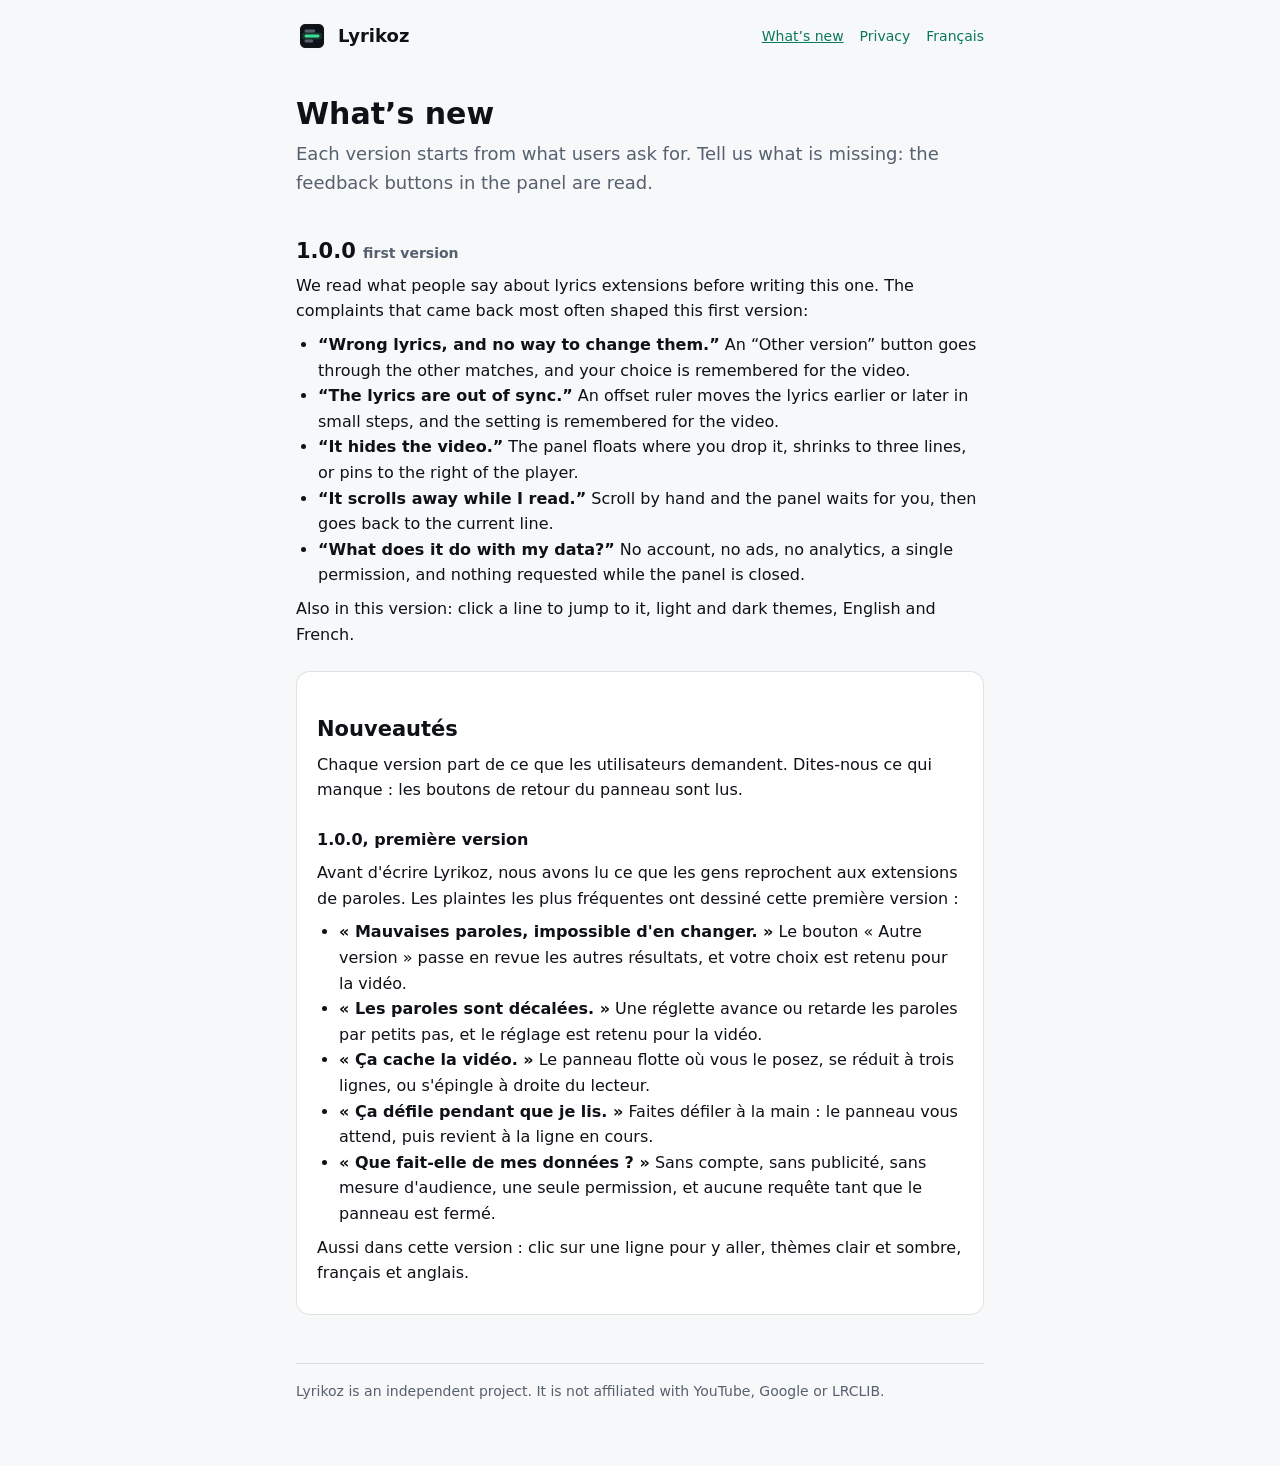
==== changelog.html @ b8c772dd "Publish the Lyrikoz site: home, privacy policy, release notes Co-Authored-By: Claude Fable 5.2 <nore" ====
<!doctype html>
<html lang="en">
<head>
<meta charset="utf-8">
<meta name="viewport" content="width=device-width, initial-scale=1">
<title>What’s new – Lyrikoz</title>
<meta name="description" content="Release notes of the Lyrikoz extension, version by version.">
<link rel="icon" href="icon-128.png">
<link rel="stylesheet" href="style.css">
</head>
<body>
<div class="wrap">
  <header class="site">
    <a class="brand" href="./"><img src="icon-128.png" alt="">Lyrikoz</a>
    <nav class="site">
      <a href="changelog.html" aria-current="page">What’s new</a>
      <a href="privacy.html">Privacy</a>
      <a href="#fr" lang="fr">Français</a>
    </nav>
  </header>

  <main>
    <h1>What’s new</h1>
    <p class="lead">Each version starts from what users ask for. Tell us what is missing: the feedback buttons in the panel are read.</p>

    <h2>1.0.0 <span class="muted">first version</span></h2>
    <p>We read what people say about lyrics extensions before writing this one. The complaints that came back most often shaped this first version:</p>
    <ul>
      <li><strong>“Wrong lyrics, and no way to change them.”</strong> An “Other version” button goes through the other matches, and your choice is remembered for the video.</li>
      <li><strong>“The lyrics are out of sync.”</strong> An offset ruler moves the lyrics earlier or later in small steps, and the setting is remembered for the video.</li>
      <li><strong>“It hides the video.”</strong> The panel floats where you drop it, shrinks to three lines, or pins to the right of the player.</li>
      <li><strong>“It scrolls away while I read.”</strong> Scroll by hand and the panel waits for you, then goes back to the current line.</li>
      <li><strong>“What does it do with my data?”</strong> No account, no ads, no analytics, a single permission, and nothing requested while the panel is closed.</li>
    </ul>
    <p>Also in this version: click a line to jump to it, light and dark themes, English and French.</p>

    <section id="fr" lang="fr" class="card">
      <h2>Nouveautés</h2>
      <p>Chaque version part de ce que les utilisateurs demandent. Dites-nous ce qui manque : les boutons de retour du panneau sont lus.</p>

      <h3>1.0.0, première version</h3>
      <p>Avant d'écrire Lyrikoz, nous avons lu ce que les gens reprochent aux extensions de paroles. Les plaintes les plus fréquentes ont dessiné cette première version :</p>
      <ul>
        <li><strong>« Mauvaises paroles, impossible d'en changer. »</strong> Le bouton « Autre version » passe en revue les autres résultats, et votre choix est retenu pour la vidéo.</li>
        <li><strong>« Les paroles sont décalées. »</strong> Une réglette avance ou retarde les paroles par petits pas, et le réglage est retenu pour la vidéo.</li>
        <li><strong>« Ça cache la vidéo. »</strong> Le panneau flotte où vous le posez, se réduit à trois lignes, ou s'épingle à droite du lecteur.</li>
        <li><strong>« Ça défile pendant que je lis. »</strong> Faites défiler à la main : le panneau vous attend, puis revient à la ligne en cours.</li>
        <li><strong>« Que fait-elle de mes données ? »</strong> Sans compte, sans publicité, sans mesure d'audience, une seule permission, et aucune requête tant que le panneau est fermé.</li>
      </ul>
      <p>Aussi dans cette version : clic sur une ligne pour y aller, thèmes clair et sombre, français et anglais.</p>
    </section>
  </main>

  <footer class="site">
    Lyrikoz is an independent project. It is not affiliated with YouTube, Google or LRCLIB.
  </footer>
</div>
</body>
</html>
---- style.css ----
:root {
  --bg: #f6f8fa;
  --card: #ffffff;
  --text: #0e1116;
  --muted: #56606e;
  --accent: #0b7a55;
  --tint: rgba(11, 122, 85, 0.1);
  --line: rgba(14, 17, 22, 0.12);
}
@media (prefers-color-scheme: dark) {
  :root {
    --bg: #0e1116;
    --card: #161b22;
    --text: #eef2f6;
    --muted: #9aa4b2;
    --accent: #3ddc97;
    --tint: rgba(61, 220, 151, 0.14);
    --line: rgba(238, 242, 246, 0.14);
  }
}
* { box-sizing: border-box; }
html { -webkit-text-size-adjust: 100%; }
body {
  margin: 0;
  background: var(--bg);
  color: var(--text);
  font: 16px/1.6 Inter, system-ui, -apple-system, "Segoe UI", Roboto, sans-serif;
}
.wrap { max-width: 720px; margin: 0 auto; padding: 0 16px 64px; }
header.site {
  display: flex;
  align-items: center;
  justify-content: space-between;
  flex-wrap: wrap;
  gap: 8px 16px;
  padding: 20px 0;
}
.brand { display: flex; align-items: center; gap: 10px; color: var(--text); text-decoration: none; font-weight: 700; font-size: 18px; }
.brand img { width: 32px; height: 32px; border-radius: 7px; }
nav.site { display: flex; flex-wrap: wrap; gap: 4px 16px; font-size: 14px; }
a { color: var(--accent); }
nav.site a { text-decoration: none; }
nav.site a:hover, nav.site a[aria-current] { text-decoration: underline; }
h1 { font-size: 30px; line-height: 1.2; margin: 24px 0 8px; text-wrap: balance; }
h2 { font-size: 21px; line-height: 1.3; margin: 40px 0 8px; }
h3 { font-size: 16px; margin: 24px 0 4px; }
p, ul { margin: 8px 0; }
ul { padding-left: 22px; }
.lead { font-size: 18px; color: var(--muted); }
.muted { color: var(--muted); font-size: 14px; }
.card {
  background: var(--card);
  border: 1px solid var(--line);
  border-radius: 14px;
  padding: 4px 20px 20px;
  margin-top: 24px;
}
.pill {
  display: inline-block;
  padding: 4px 12px;
  border-radius: 999px;
  background: var(--tint);
  color: var(--accent);
  font-size: 14px;
  font-weight: 600;
}
/* The same motif as the panel: three lyric lines, the current one highlighted. */
.demo { margin: 28px 0 8px; padding: 18px 16px; border-radius: 14px; background: var(--card); border: 1px solid var(--line); }
.demo p { margin: 0; padding: 7px 12px; border-radius: 10px; color: var(--muted); }
.demo p.now { background: var(--tint); color: var(--text); font-weight: 600; box-shadow: inset 3px 0 0 var(--accent); }
code { font-size: 0.92em; overflow-wrap: anywhere; }
footer.site { margin-top: 48px; padding-top: 16px; border-top: 1px solid var(--line); color: var(--muted); font-size: 14px; }
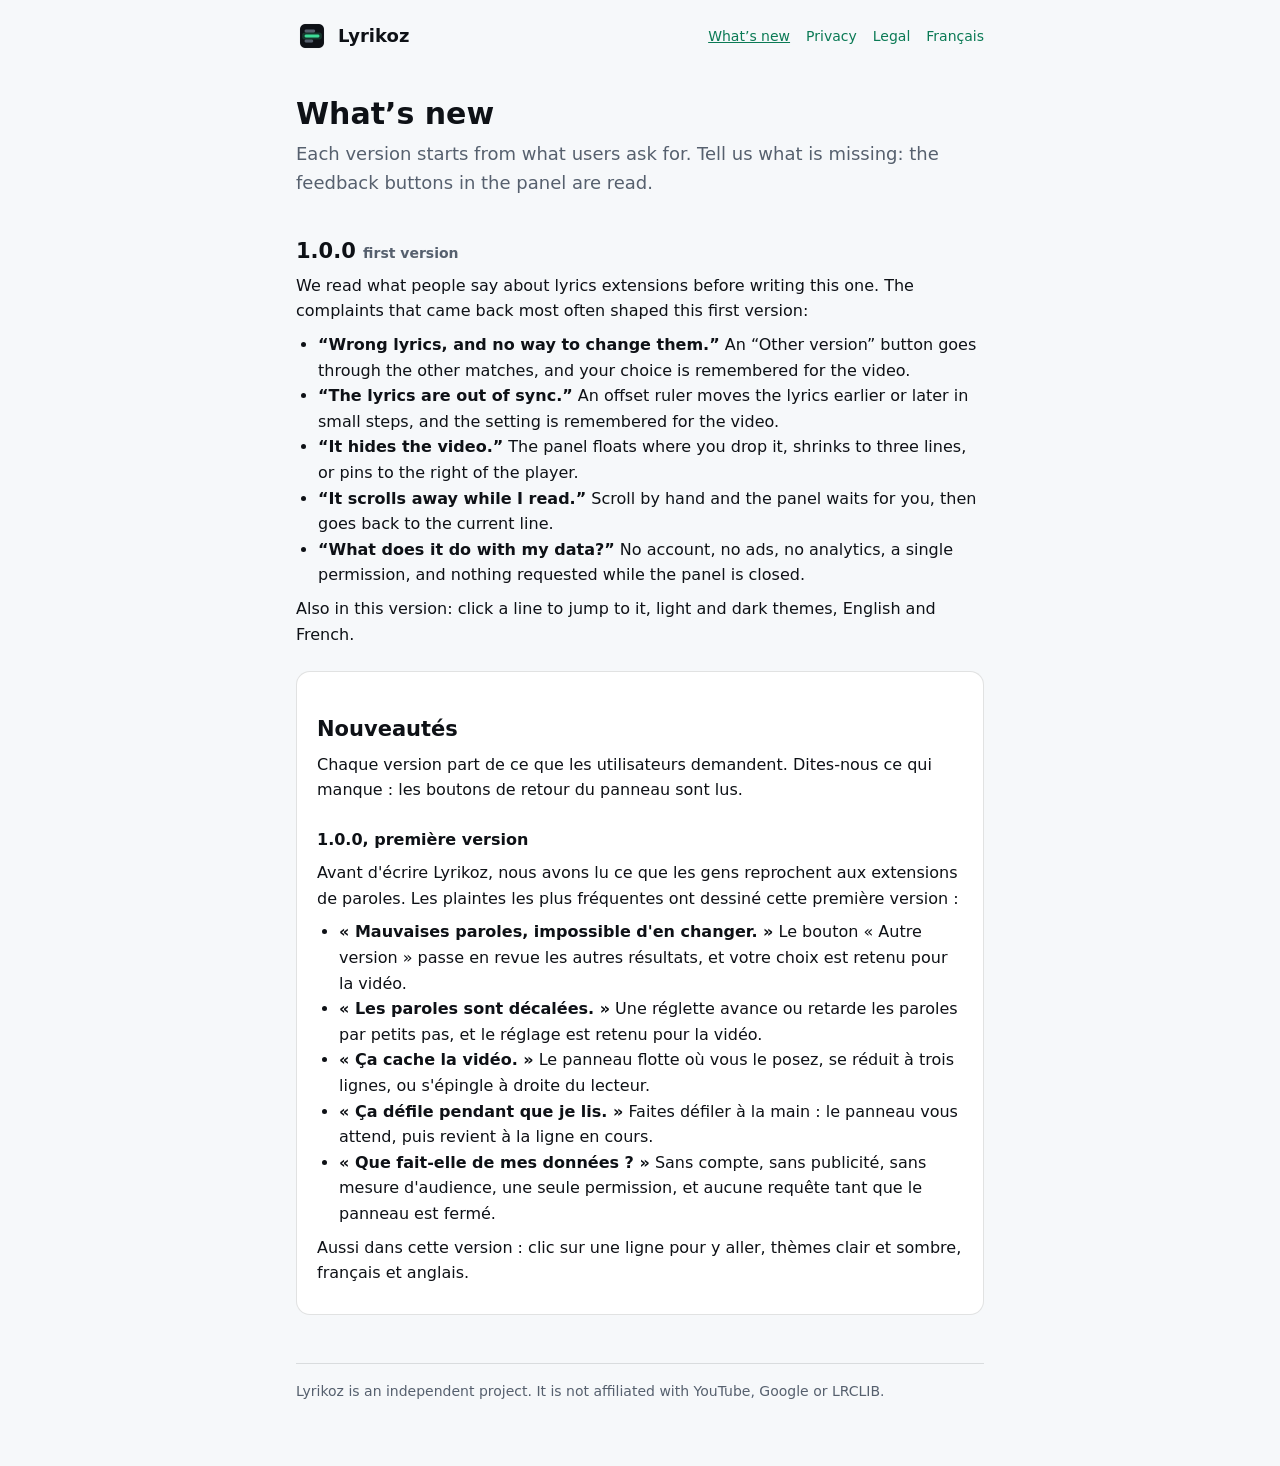
==== commit 9004fff1: "Add the legal notice" ====
--- a/changelog.html
+++ b/changelog.html
@@ -15,6 +15,7 @@
     <nav class="site">
       <a href="changelog.html" aria-current="page">What’s new</a>
       <a href="privacy.html">Privacy</a>
+      <a href="legal.html">Legal</a>
       <a href="#fr" lang="fr">Français</a>
     </nav>
   </header>
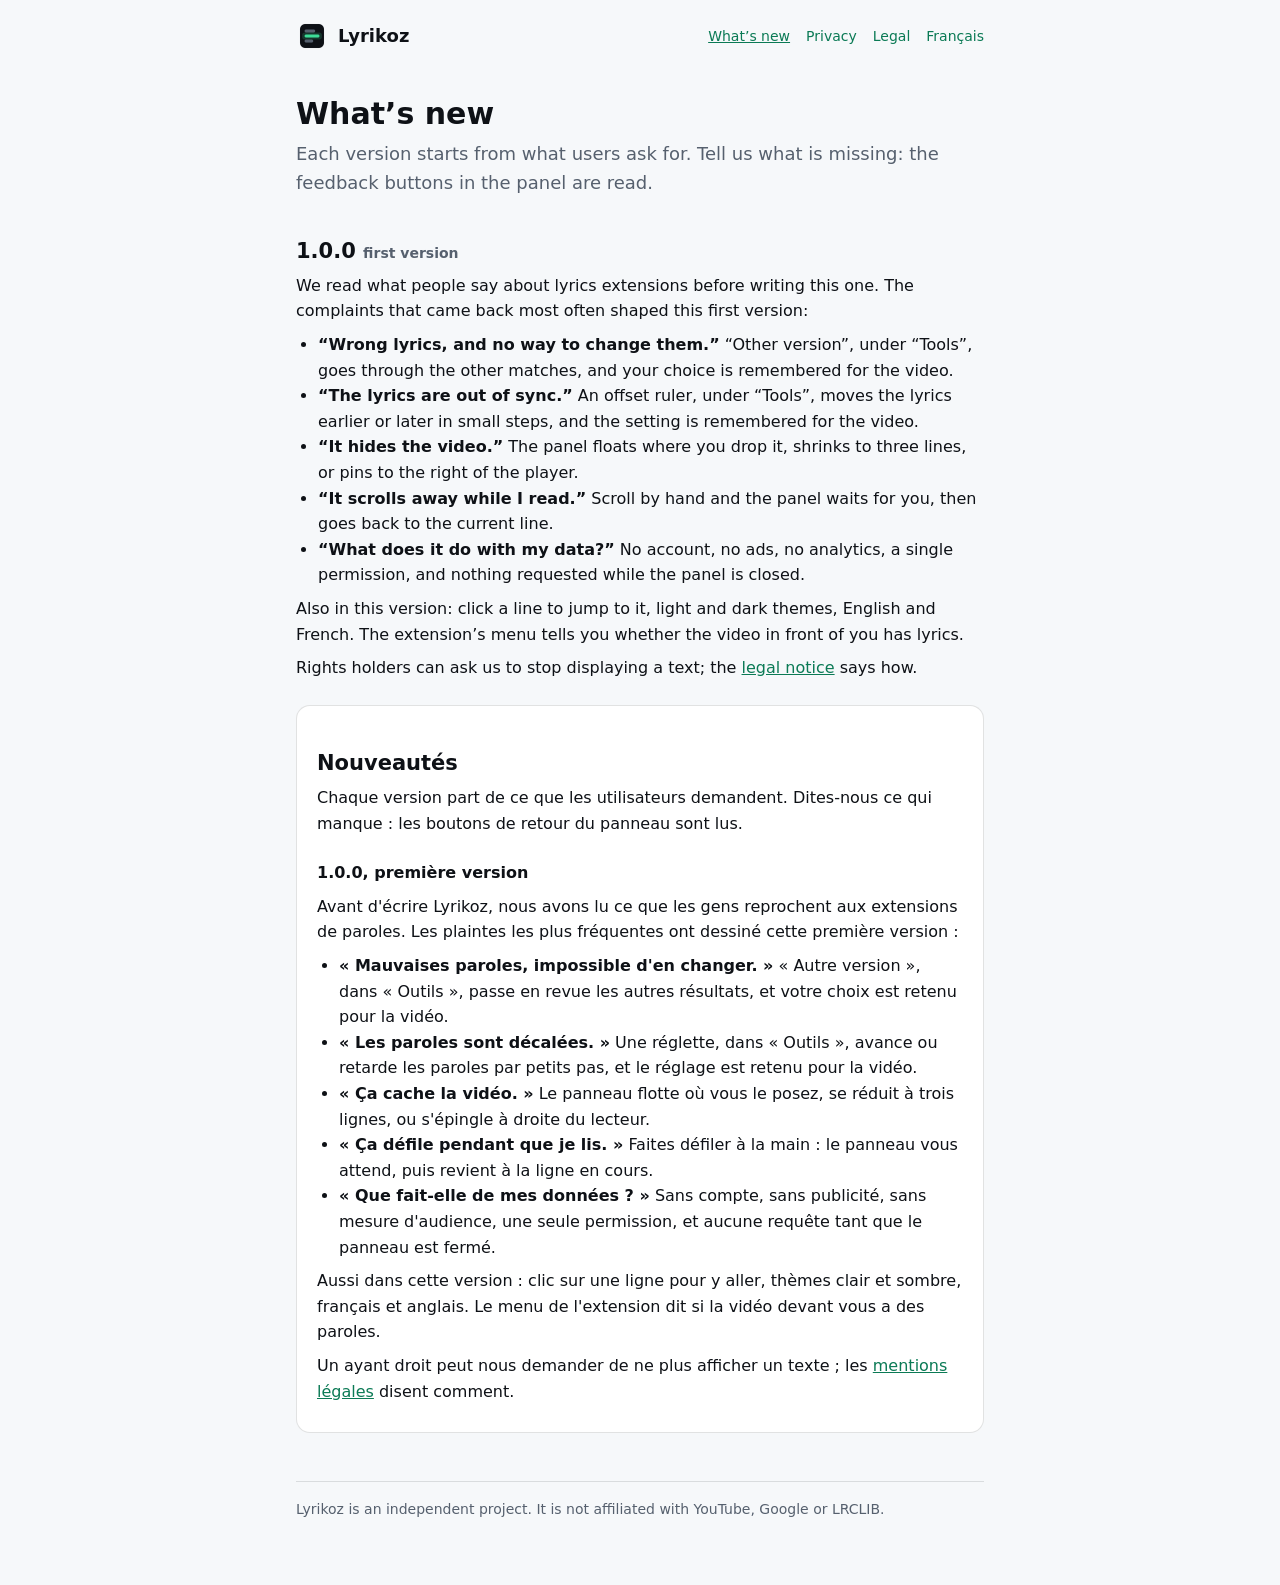
==== commit 726326a3: "Update the release notes" ====
--- a/changelog.html
+++ b/changelog.html
@@ -27,13 +27,14 @@
     <h2>1.0.0 <span class="muted">first version</span></h2>
     <p>We read what people say about lyrics extensions before writing this one. The complaints that came back most often shaped this first version:</p>
     <ul>
-      <li><strong>“Wrong lyrics, and no way to change them.”</strong> An “Other version” button goes through the other matches, and your choice is remembered for the video.</li>
-      <li><strong>“The lyrics are out of sync.”</strong> An offset ruler moves the lyrics earlier or later in small steps, and the setting is remembered for the video.</li>
+      <li><strong>“Wrong lyrics, and no way to change them.”</strong> “Other version”, under “Tools”, goes through the other matches, and your choice is remembered for the video.</li>
+      <li><strong>“The lyrics are out of sync.”</strong> An offset ruler, under “Tools”, moves the lyrics earlier or later in small steps, and the setting is remembered for the video.</li>
       <li><strong>“It hides the video.”</strong> The panel floats where you drop it, shrinks to three lines, or pins to the right of the player.</li>
       <li><strong>“It scrolls away while I read.”</strong> Scroll by hand and the panel waits for you, then goes back to the current line.</li>
       <li><strong>“What does it do with my data?”</strong> No account, no ads, no analytics, a single permission, and nothing requested while the panel is closed.</li>
     </ul>
-    <p>Also in this version: click a line to jump to it, light and dark themes, English and French.</p>
+    <p>Also in this version: click a line to jump to it, light and dark themes, English and French. The extension’s menu tells you whether the video in front of you has lyrics.</p>
+    <p>Rights holders can ask us to stop displaying a text; the <a href="legal.html">legal notice</a> says how.</p>
 
     <section id="fr" lang="fr" class="card">
       <h2>Nouveautés</h2>
@@ -42,13 +43,14 @@
       <h3>1.0.0, première version</h3>
       <p>Avant d'écrire Lyrikoz, nous avons lu ce que les gens reprochent aux extensions de paroles. Les plaintes les plus fréquentes ont dessiné cette première version :</p>
       <ul>
-        <li><strong>« Mauvaises paroles, impossible d'en changer. »</strong> Le bouton « Autre version » passe en revue les autres résultats, et votre choix est retenu pour la vidéo.</li>
-        <li><strong>« Les paroles sont décalées. »</strong> Une réglette avance ou retarde les paroles par petits pas, et le réglage est retenu pour la vidéo.</li>
+        <li><strong>« Mauvaises paroles, impossible d'en changer. »</strong> « Autre version », dans « Outils », passe en revue les autres résultats, et votre choix est retenu pour la vidéo.</li>
+        <li><strong>« Les paroles sont décalées. »</strong> Une réglette, dans « Outils », avance ou retarde les paroles par petits pas, et le réglage est retenu pour la vidéo.</li>
         <li><strong>« Ça cache la vidéo. »</strong> Le panneau flotte où vous le posez, se réduit à trois lignes, ou s'épingle à droite du lecteur.</li>
         <li><strong>« Ça défile pendant que je lis. »</strong> Faites défiler à la main : le panneau vous attend, puis revient à la ligne en cours.</li>
         <li><strong>« Que fait-elle de mes données ? »</strong> Sans compte, sans publicité, sans mesure d'audience, une seule permission, et aucune requête tant que le panneau est fermé.</li>
       </ul>
-      <p>Aussi dans cette version : clic sur une ligne pour y aller, thèmes clair et sombre, français et anglais.</p>
+      <p>Aussi dans cette version : clic sur une ligne pour y aller, thèmes clair et sombre, français et anglais. Le menu de l'extension dit si la vidéo devant vous a des paroles.</p>
+      <p>Un ayant droit peut nous demander de ne plus afficher un texte ; les <a href="legal.html#fr">mentions légales</a> disent comment.</p>
     </section>
   </main>
 
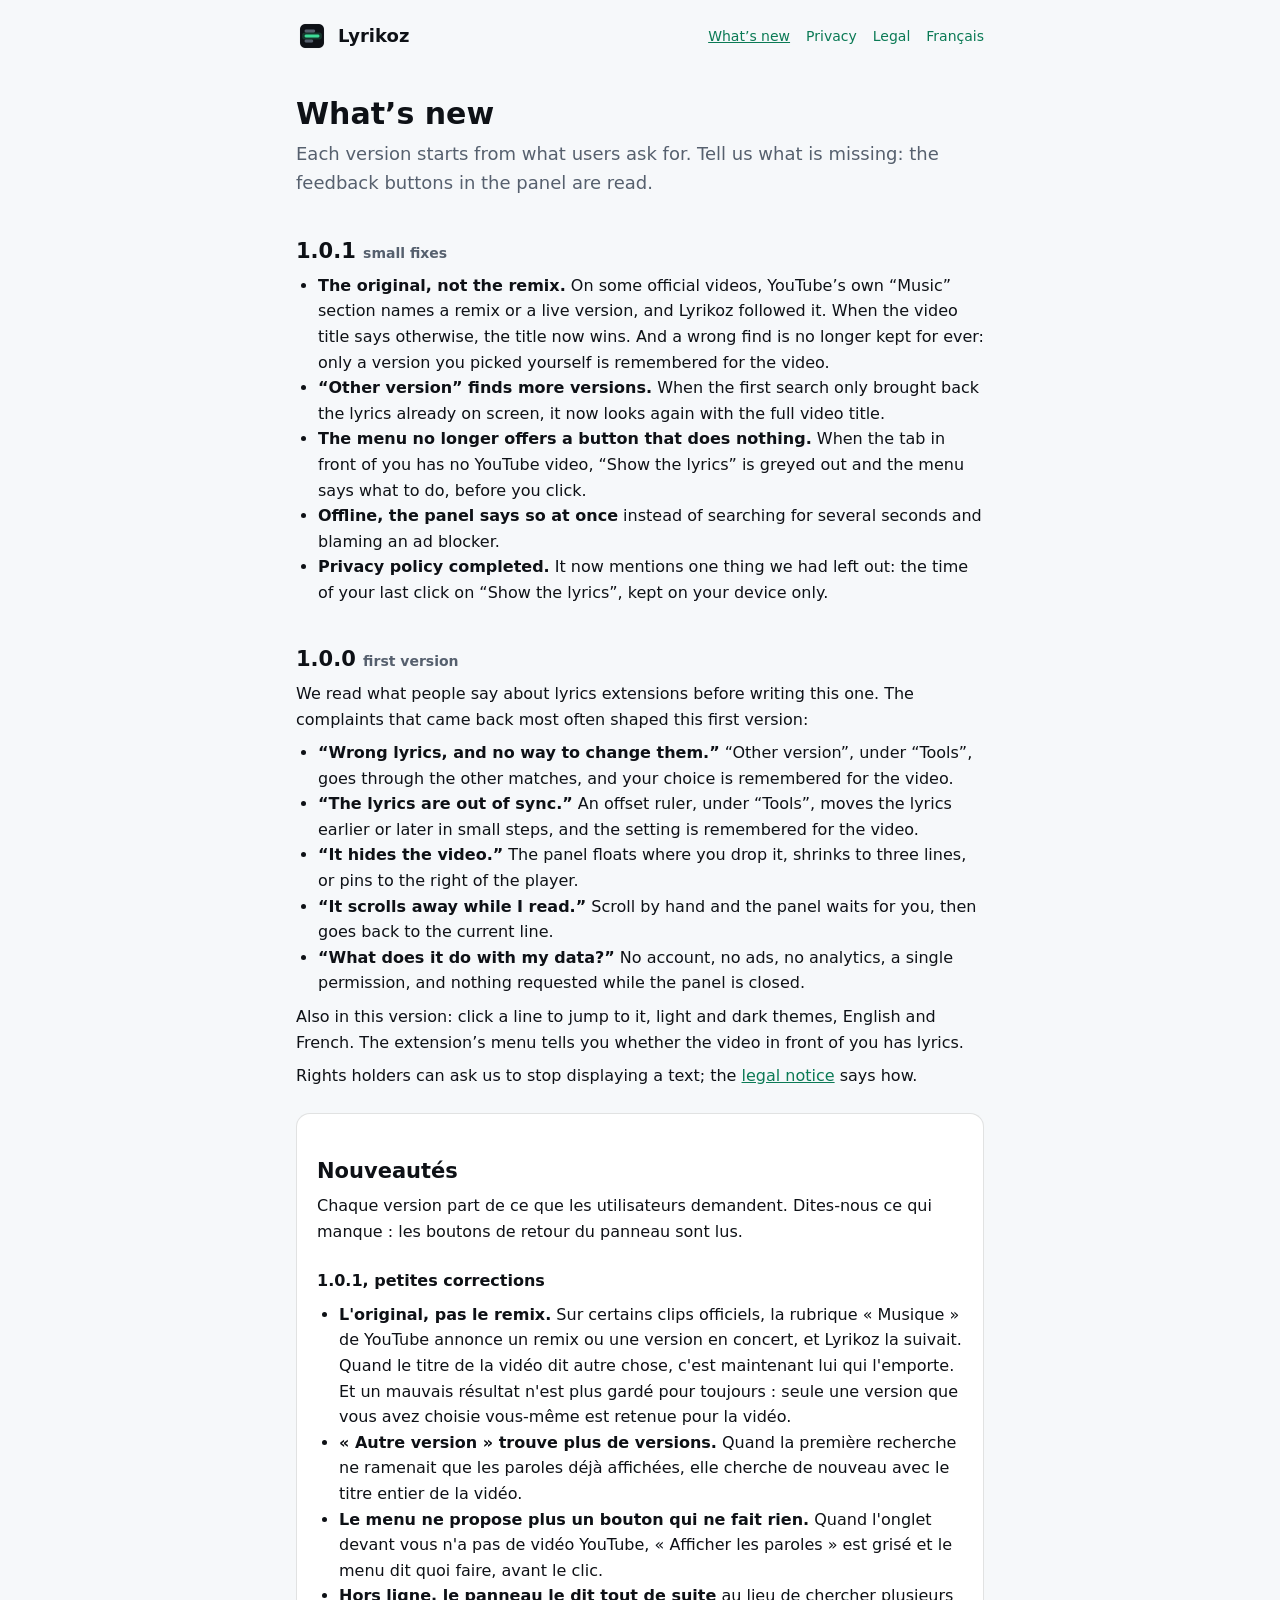
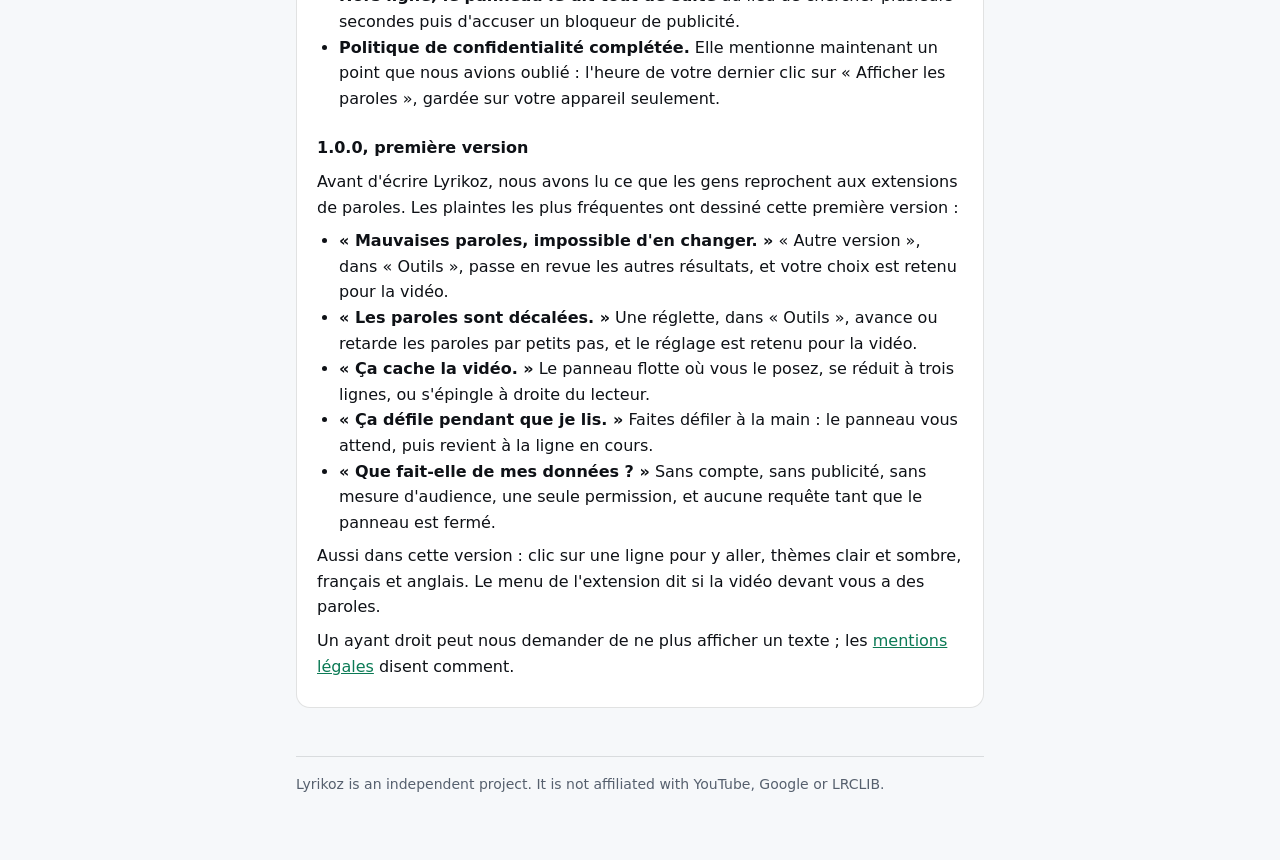
==== commit 43ccdab1: "Version 1.0.1 : nouveautés et politique de confidentialité datée du 15 novembre" ====
--- a/changelog.html
+++ b/changelog.html
@@ -24,6 +24,15 @@
     <h1>What’s new</h1>
     <p class="lead">Each version starts from what users ask for. Tell us what is missing: the feedback buttons in the panel are read.</p>
 
+    <h2>1.0.1 <span class="muted">small fixes</span></h2>
+    <ul>
+      <li><strong>The original, not the remix.</strong> On some official videos, YouTube’s own “Music” section names a remix or a live version, and Lyrikoz followed it. When the video title says otherwise, the title now wins. And a wrong find is no longer kept for ever: only a version you picked yourself is remembered for the video.</li>
+      <li><strong>“Other version” finds more versions.</strong> When the first search only brought back the lyrics already on screen, it now looks again with the full video title.</li>
+      <li><strong>The menu no longer offers a button that does nothing.</strong> When the tab in front of you has no YouTube video, “Show the lyrics” is greyed out and the menu says what to do, before you click.</li>
+      <li><strong>Offline, the panel says so at once</strong> instead of searching for several seconds and blaming an ad blocker.</li>
+      <li><strong>Privacy policy completed.</strong> It now mentions one thing we had left out: the time of your last click on “Show the lyrics”, kept on your device only.</li>
+    </ul>
+
     <h2>1.0.0 <span class="muted">first version</span></h2>
     <p>We read what people say about lyrics extensions before writing this one. The complaints that came back most often shaped this first version:</p>
     <ul>
@@ -39,6 +48,15 @@
     <section id="fr" lang="fr" class="card">
       <h2>Nouveautés</h2>
       <p>Chaque version part de ce que les utilisateurs demandent. Dites-nous ce qui manque : les boutons de retour du panneau sont lus.</p>
+
+      <h3>1.0.1, petites corrections</h3>
+      <ul>
+        <li><strong>L'original, pas le remix.</strong> Sur certains clips officiels, la rubrique « Musique » de YouTube annonce un remix ou une version en concert, et Lyrikoz la suivait. Quand le titre de la vidéo dit autre chose, c'est maintenant lui qui l'emporte. Et un mauvais résultat n'est plus gardé pour toujours : seule une version que vous avez choisie vous-même est retenue pour la vidéo.</li>
+        <li><strong>« Autre version » trouve plus de versions.</strong> Quand la première recherche ne ramenait que les paroles déjà affichées, elle cherche de nouveau avec le titre entier de la vidéo.</li>
+        <li><strong>Le menu ne propose plus un bouton qui ne fait rien.</strong> Quand l'onglet devant vous n'a pas de vidéo YouTube, « Afficher les paroles » est grisé et le menu dit quoi faire, avant le clic.</li>
+        <li><strong>Hors ligne, le panneau le dit tout de suite</strong> au lieu de chercher plusieurs secondes puis d'accuser un bloqueur de publicité.</li>
+        <li><strong>Politique de confidentialité complétée.</strong> Elle mentionne maintenant un point que nous avions oublié : l'heure de votre dernier clic sur « Afficher les paroles », gardée sur votre appareil seulement.</li>
+      </ul>
 
       <h3>1.0.0, première version</h3>
       <p>Avant d'écrire Lyrikoz, nous avons lu ce que les gens reprochent aux extensions de paroles. Les plaintes les plus fréquentes ont dessiné cette première version :</p>
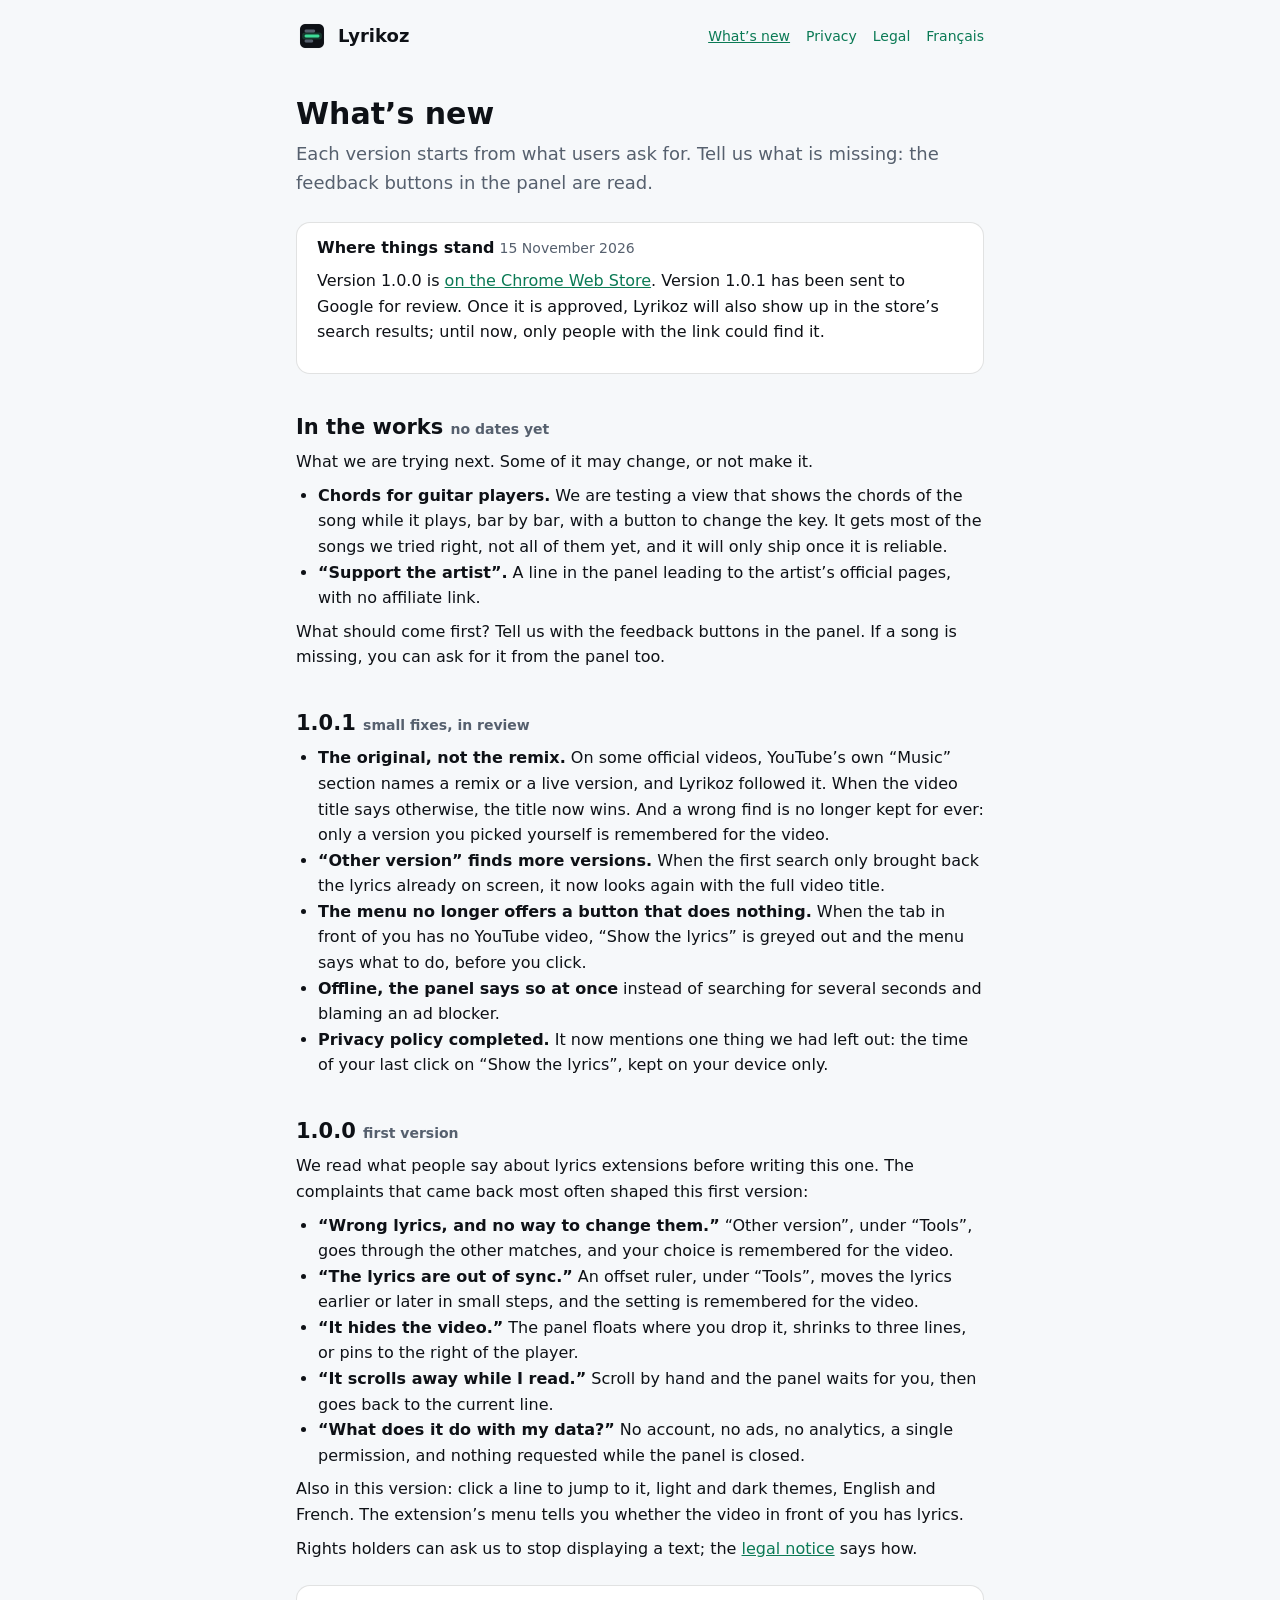
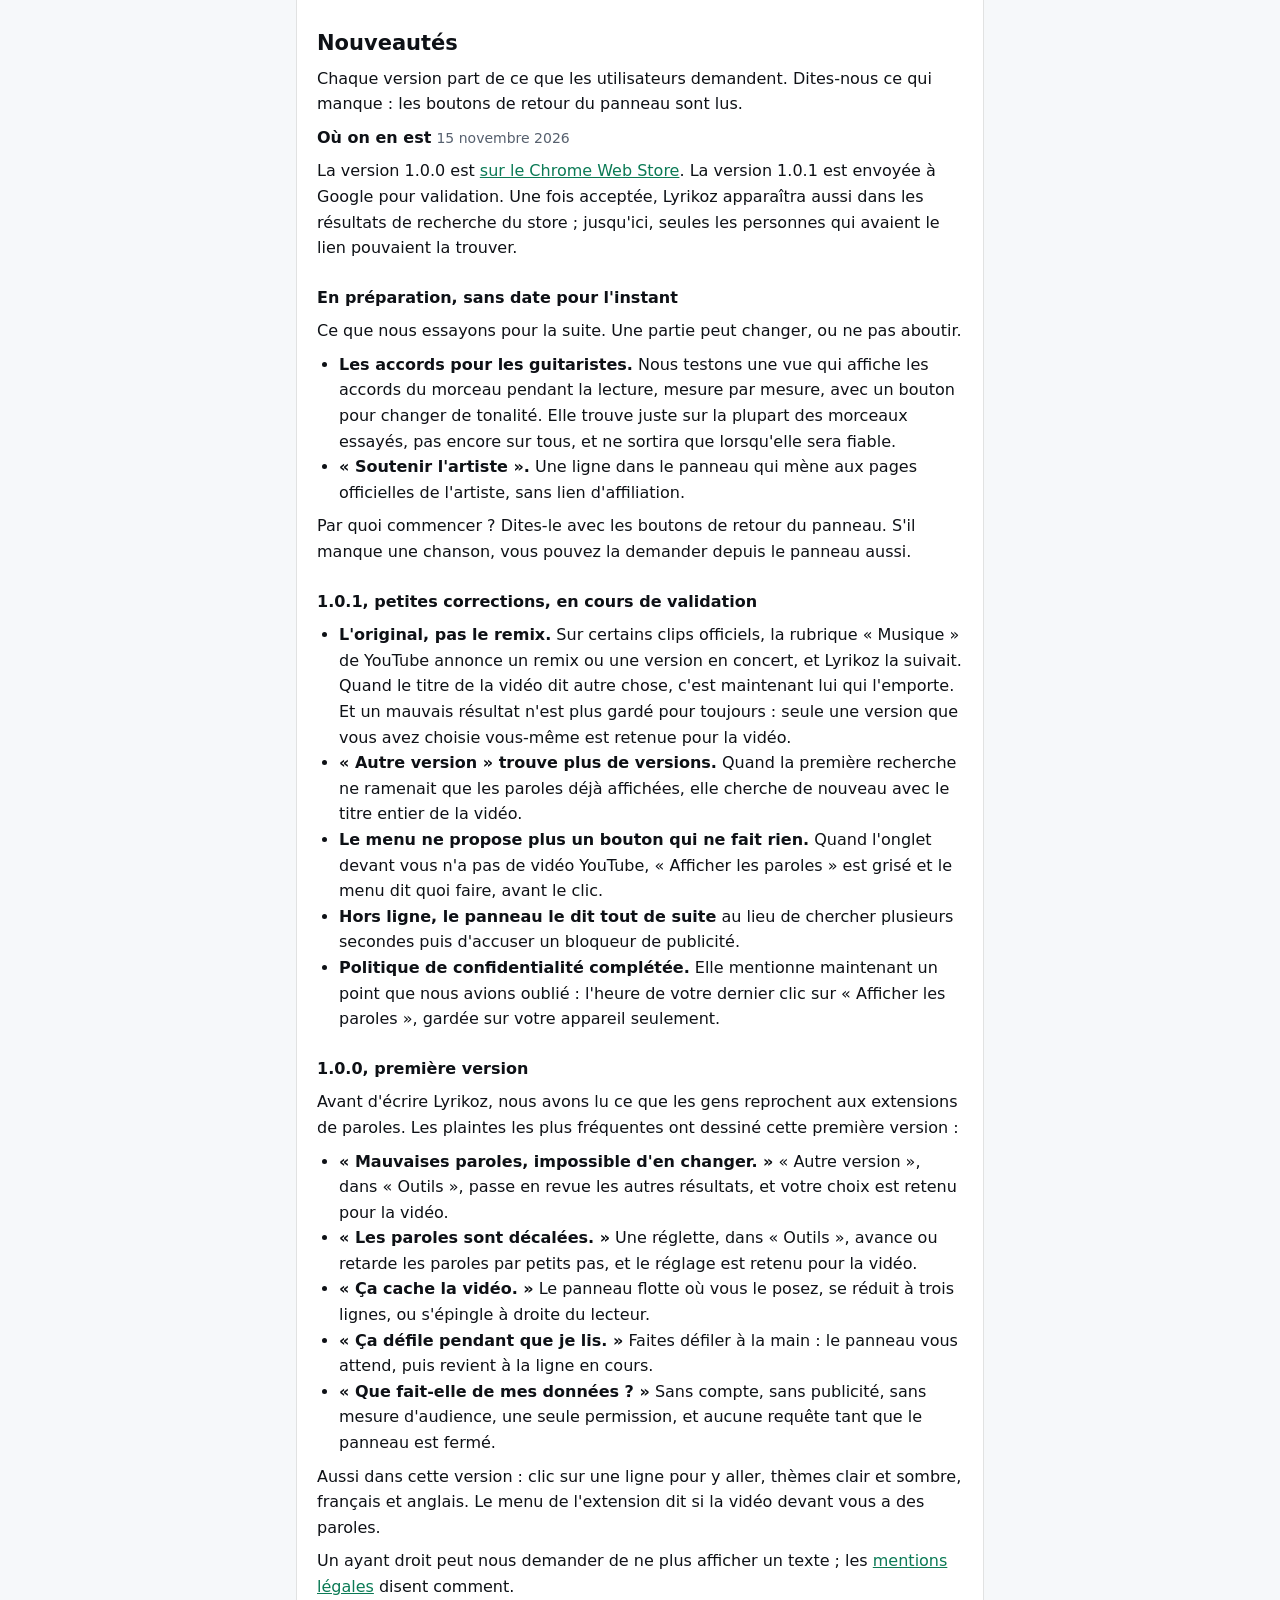
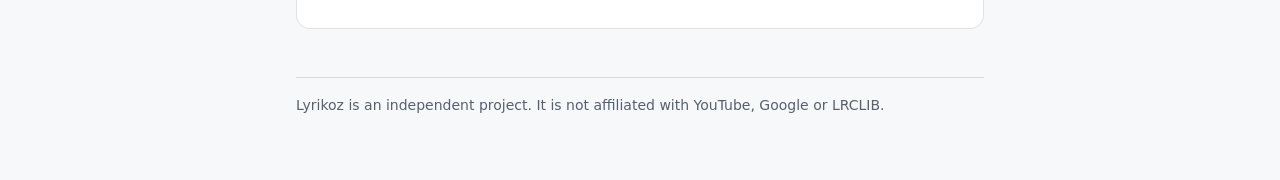
==== commit c990598c: "Nouveautés : état des versions et pistes en préparation" ====
--- a/changelog.html
+++ b/changelog.html
@@ -24,7 +24,20 @@
     <h1>What’s new</h1>
     <p class="lead">Each version starts from what users ask for. Tell us what is missing: the feedback buttons in the panel are read.</p>
 
-    <h2>1.0.1 <span class="muted">small fixes</span></h2>
+    <div class="card">
+      <p><strong>Where things stand</strong> <span class="muted">15 November 2026</span></p>
+      <p>Version 1.0.0 is <a href="https://chromewebstore.google.com/detail/mgjanbnddkfmcmgkomigffjgngafmaak">on the Chrome Web Store</a>. Version 1.0.1 has been sent to Google for review. Once it is approved, Lyrikoz will also show up in the store’s search results; until now, only people with the link could find it.</p>
+    </div>
+
+    <h2>In the works <span class="muted">no dates yet</span></h2>
+    <p>What we are trying next. Some of it may change, or not make it.</p>
+    <ul>
+      <li><strong>Chords for guitar players.</strong> We are testing a view that shows the chords of the song while it plays, bar by bar, with a button to change the key. It gets most of the songs we tried right, not all of them yet, and it will only ship once it is reliable.</li>
+      <li><strong>“Support the artist”.</strong> A line in the panel leading to the artist’s official pages, with no affiliate link.</li>
+    </ul>
+    <p>What should come first? Tell us with the feedback buttons in the panel. If a song is missing, you can ask for it from the panel too.</p>
+
+    <h2>1.0.1 <span class="muted">small fixes, in review</span></h2>
     <ul>
       <li><strong>The original, not the remix.</strong> On some official videos, YouTube’s own “Music” section names a remix or a live version, and Lyrikoz followed it. When the video title says otherwise, the title now wins. And a wrong find is no longer kept for ever: only a version you picked yourself is remembered for the video.</li>
       <li><strong>“Other version” finds more versions.</strong> When the first search only brought back the lyrics already on screen, it now looks again with the full video title.</li>
@@ -49,7 +62,18 @@
       <h2>Nouveautés</h2>
       <p>Chaque version part de ce que les utilisateurs demandent. Dites-nous ce qui manque : les boutons de retour du panneau sont lus.</p>
 
-      <h3>1.0.1, petites corrections</h3>
+      <p><strong>Où on en est</strong> <span class="muted">15 novembre 2026</span></p>
+      <p>La version 1.0.0 est <a href="https://chromewebstore.google.com/detail/mgjanbnddkfmcmgkomigffjgngafmaak">sur le Chrome Web Store</a>. La version 1.0.1 est envoyée à Google pour validation. Une fois acceptée, Lyrikoz apparaîtra aussi dans les résultats de recherche du store ; jusqu'ici, seules les personnes qui avaient le lien pouvaient la trouver.</p>
+
+      <h3>En préparation, sans date pour l'instant</h3>
+      <p>Ce que nous essayons pour la suite. Une partie peut changer, ou ne pas aboutir.</p>
+      <ul>
+        <li><strong>Les accords pour les guitaristes.</strong> Nous testons une vue qui affiche les accords du morceau pendant la lecture, mesure par mesure, avec un bouton pour changer de tonalité. Elle trouve juste sur la plupart des morceaux essayés, pas encore sur tous, et ne sortira que lorsqu'elle sera fiable.</li>
+        <li><strong>« Soutenir l'artiste ».</strong> Une ligne dans le panneau qui mène aux pages officielles de l'artiste, sans lien d'affiliation.</li>
+      </ul>
+      <p>Par quoi commencer ? Dites-le avec les boutons de retour du panneau. S'il manque une chanson, vous pouvez la demander depuis le panneau aussi.</p>
+
+      <h3>1.0.1, petites corrections, en cours de validation</h3>
       <ul>
         <li><strong>L'original, pas le remix.</strong> Sur certains clips officiels, la rubrique « Musique » de YouTube annonce un remix ou une version en concert, et Lyrikoz la suivait. Quand le titre de la vidéo dit autre chose, c'est maintenant lui qui l'emporte. Et un mauvais résultat n'est plus gardé pour toujours : seule une version que vous avez choisie vous-même est retenue pour la vidéo.</li>
         <li><strong>« Autre version » trouve plus de versions.</strong> Quand la première recherche ne ramenait que les paroles déjà affichées, elle cherche de nouveau avec le titre entier de la vidéo.</li>
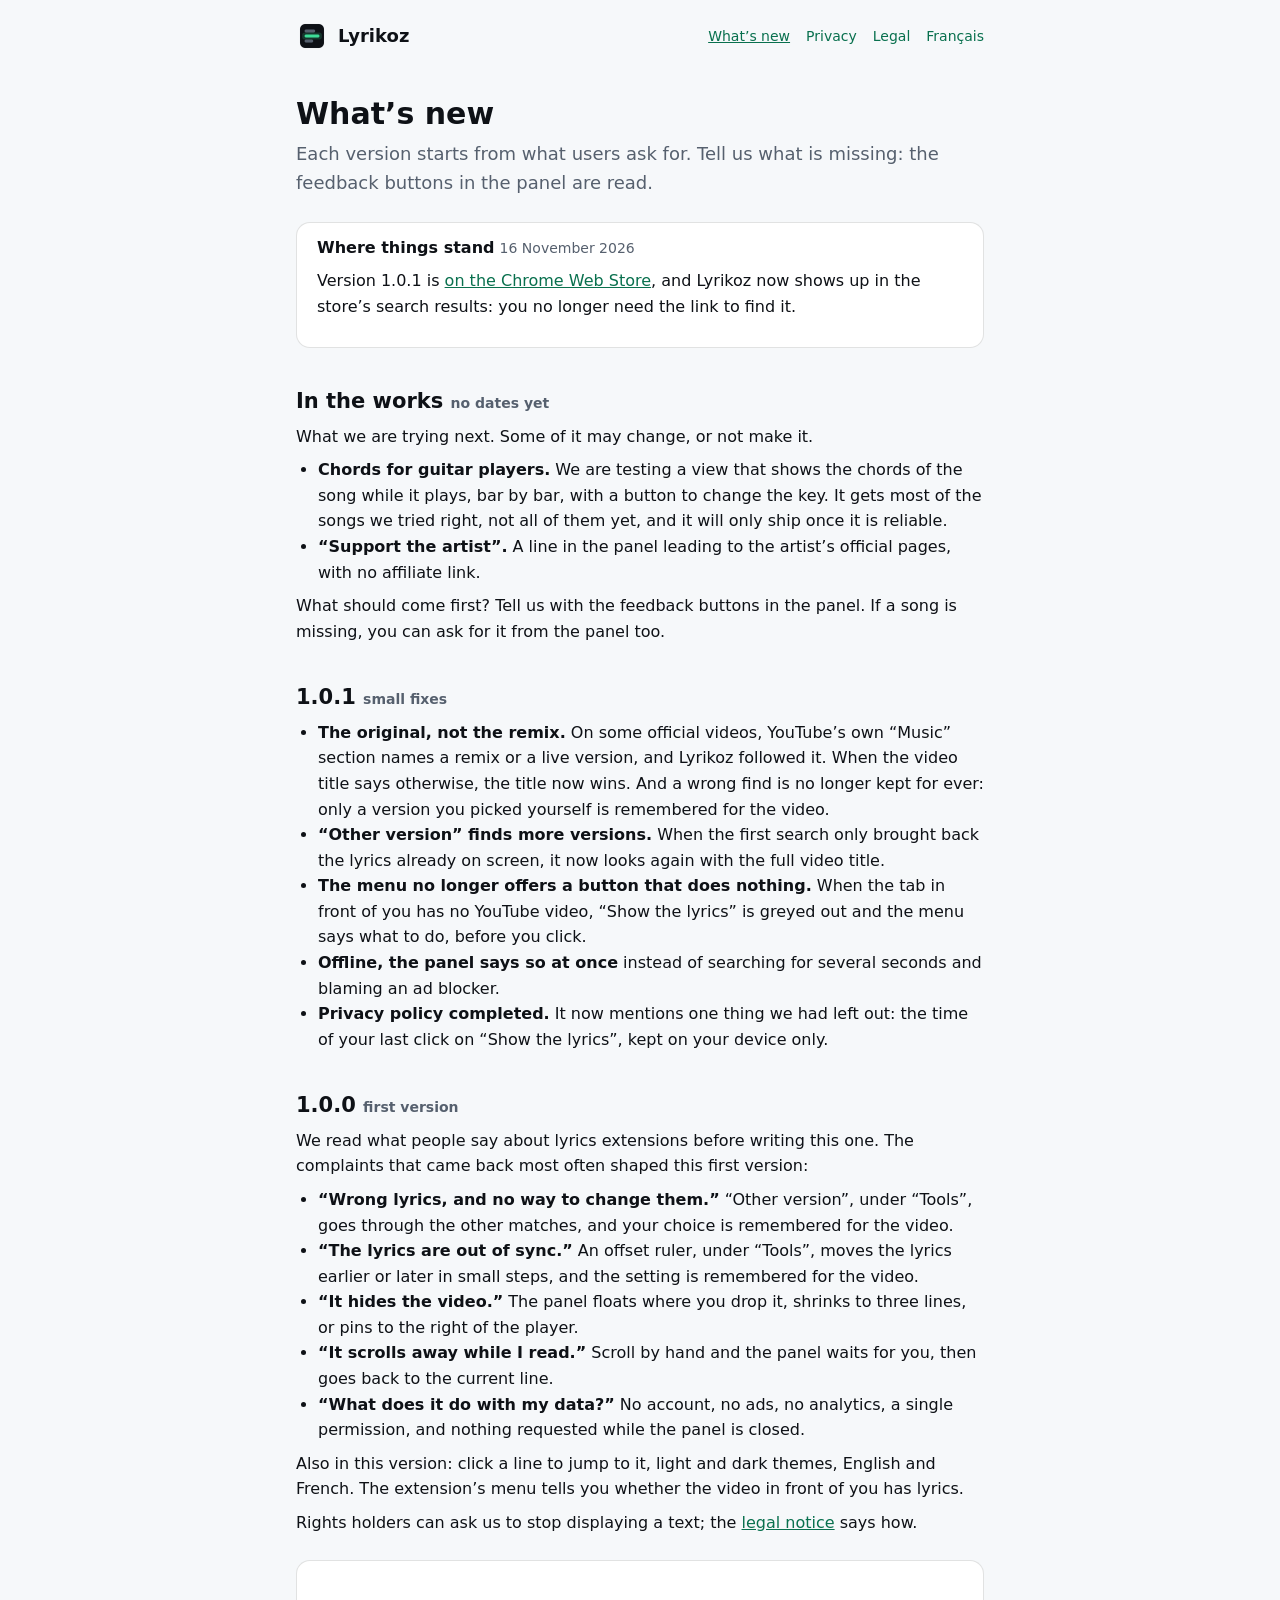
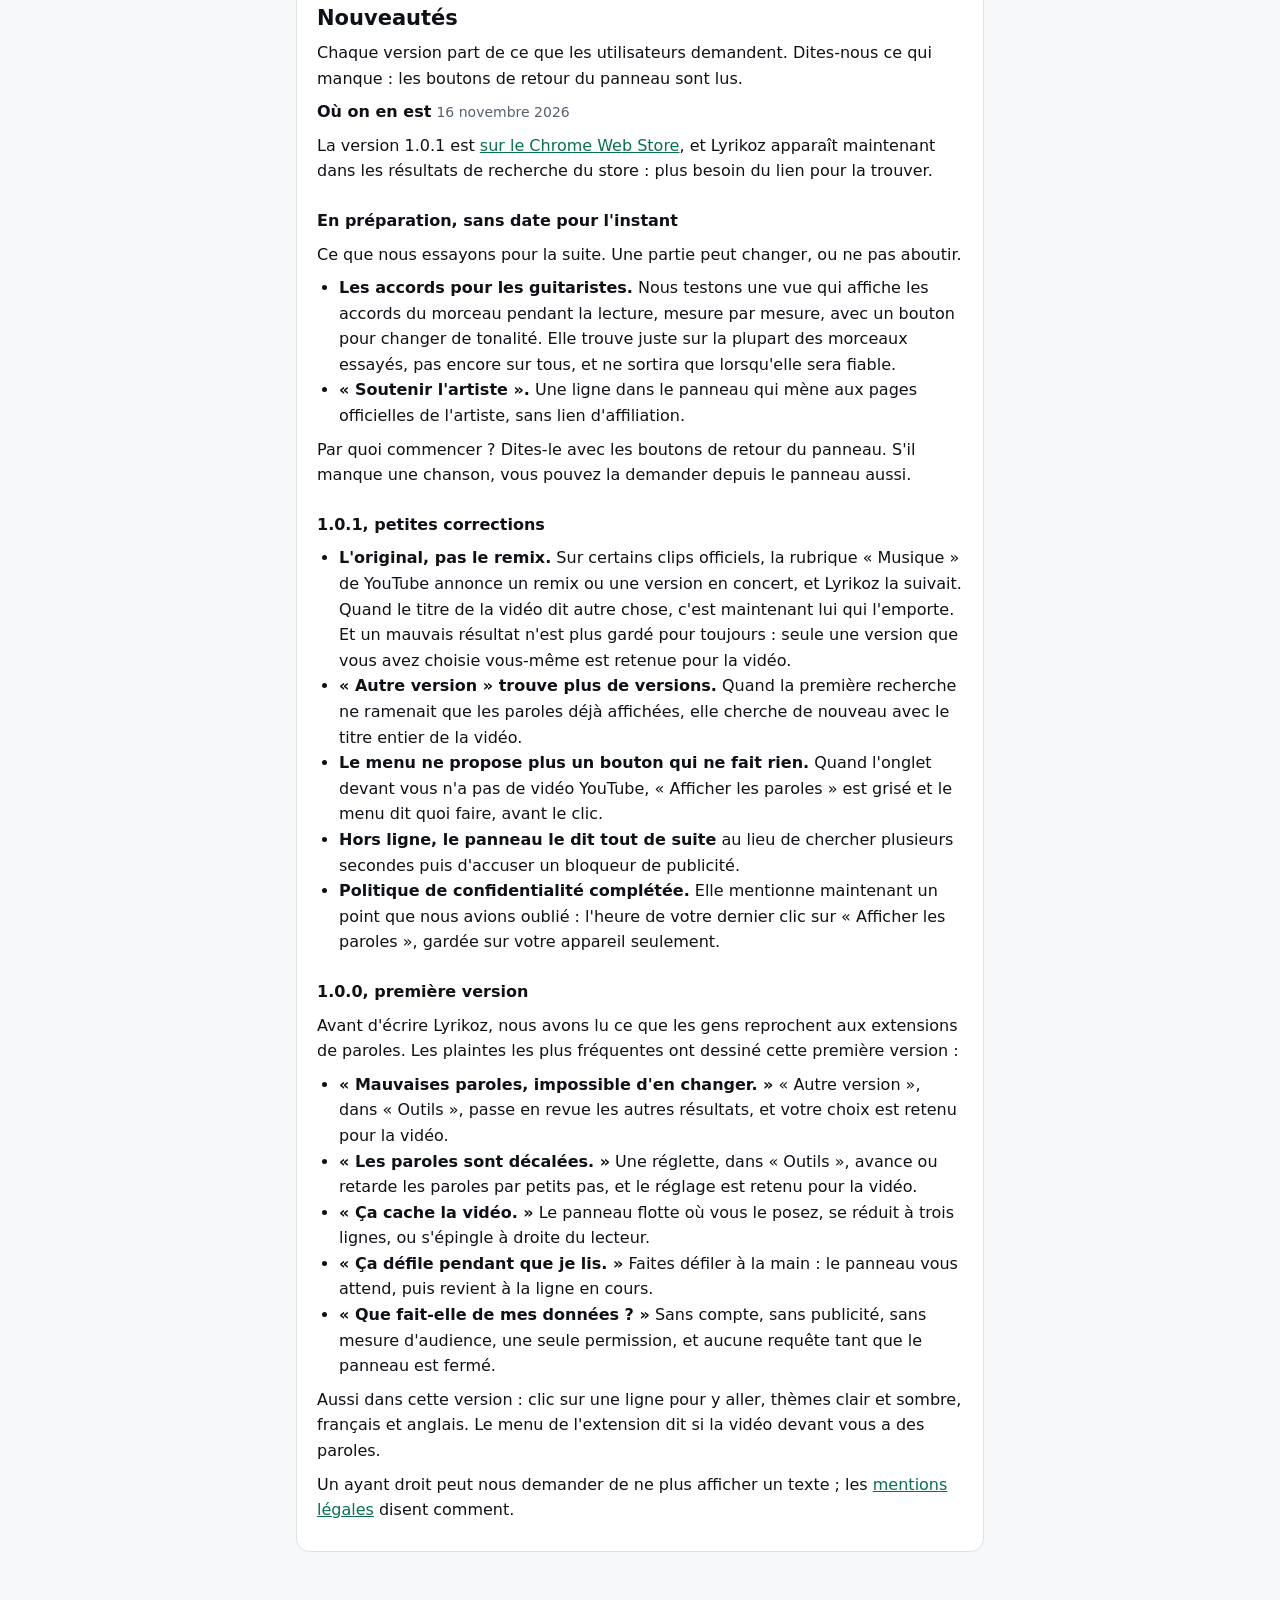
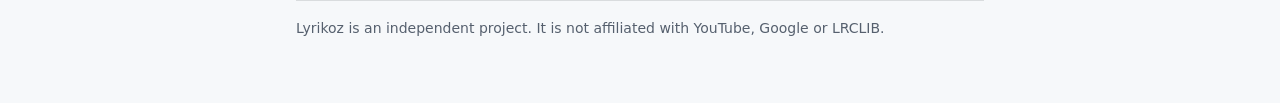
==== commit 84f3b9fd: "La 1.0.1 est en ligne et visible dans la recherche du store" ====
--- a/changelog.html
+++ b/changelog.html
@@ -25,8 +25,8 @@
     <p class="lead">Each version starts from what users ask for. Tell us what is missing: the feedback buttons in the panel are read.</p>
 
     <div class="card">
-      <p><strong>Where things stand</strong> <span class="muted">15 November 2026</span></p>
-      <p>Version 1.0.0 is <a href="https://chromewebstore.google.com/detail/mgjanbnddkfmcmgkomigffjgngafmaak">on the Chrome Web Store</a>. Version 1.0.1 has been sent to Google for review. Once it is approved, Lyrikoz will also show up in the store’s search results; until now, only people with the link could find it.</p>
+      <p><strong>Where things stand</strong> <span class="muted">16 November 2026</span></p>
+      <p>Version 1.0.1 is <a href="https://chromewebstore.google.com/detail/mgjanbnddkfmcmgkomigffjgngafmaak">on the Chrome Web Store</a>, and Lyrikoz now shows up in the store’s search results: you no longer need the link to find it.</p>
     </div>
 
     <h2>In the works <span class="muted">no dates yet</span></h2>
@@ -37,7 +37,7 @@
     </ul>
     <p>What should come first? Tell us with the feedback buttons in the panel. If a song is missing, you can ask for it from the panel too.</p>
 
-    <h2>1.0.1 <span class="muted">small fixes, in review</span></h2>
+    <h2>1.0.1 <span class="muted">small fixes</span></h2>
     <ul>
       <li><strong>The original, not the remix.</strong> On some official videos, YouTube’s own “Music” section names a remix or a live version, and Lyrikoz followed it. When the video title says otherwise, the title now wins. And a wrong find is no longer kept for ever: only a version you picked yourself is remembered for the video.</li>
       <li><strong>“Other version” finds more versions.</strong> When the first search only brought back the lyrics already on screen, it now looks again with the full video title.</li>
@@ -62,8 +62,8 @@
       <h2>Nouveautés</h2>
       <p>Chaque version part de ce que les utilisateurs demandent. Dites-nous ce qui manque : les boutons de retour du panneau sont lus.</p>
 
-      <p><strong>Où on en est</strong> <span class="muted">15 novembre 2026</span></p>
-      <p>La version 1.0.0 est <a href="https://chromewebstore.google.com/detail/mgjanbnddkfmcmgkomigffjgngafmaak">sur le Chrome Web Store</a>. La version 1.0.1 est envoyée à Google pour validation. Une fois acceptée, Lyrikoz apparaîtra aussi dans les résultats de recherche du store ; jusqu'ici, seules les personnes qui avaient le lien pouvaient la trouver.</p>
+      <p><strong>Où on en est</strong> <span class="muted">16 novembre 2026</span></p>
+      <p>La version 1.0.1 est <a href="https://chromewebstore.google.com/detail/mgjanbnddkfmcmgkomigffjgngafmaak">sur le Chrome Web Store</a>, et Lyrikoz apparaît maintenant dans les résultats de recherche du store : plus besoin du lien pour la trouver.</p>
 
       <h3>En préparation, sans date pour l'instant</h3>
       <p>Ce que nous essayons pour la suite. Une partie peut changer, ou ne pas aboutir.</p>
@@ -73,7 +73,7 @@
       </ul>
       <p>Par quoi commencer ? Dites-le avec les boutons de retour du panneau. S'il manque une chanson, vous pouvez la demander depuis le panneau aussi.</p>
 
-      <h3>1.0.1, petites corrections, en cours de validation</h3>
+      <h3>1.0.1, petites corrections</h3>
       <ul>
         <li><strong>L'original, pas le remix.</strong> Sur certains clips officiels, la rubrique « Musique » de YouTube annonce un remix ou une version en concert, et Lyrikoz la suivait. Quand le titre de la vidéo dit autre chose, c'est maintenant lui qui l'emporte. Et un mauvais résultat n'est plus gardé pour toujours : seule une version que vous avez choisie vous-même est retenue pour la vidéo.</li>
         <li><strong>« Autre version » trouve plus de versions.</strong> Quand la première recherche ne ramenait que les paroles déjà affichées, elle cherche de nouveau avec le titre entier de la vidéo.</li>
--- a/style.css
+++ b/style.css
@@ -3,8 +3,8 @@
   --card: #ffffff;
   --text: #0e1116;
   --muted: #56606e;
-  --accent: #0b7a55;
-  --tint: rgba(11, 122, 85, 0.1);
+  --accent: #09704e;
+  --tint: rgba(9, 112, 78, 0.1);
   --line: rgba(14, 17, 22, 0.12);
 }
 @media (prefers-color-scheme: dark) {
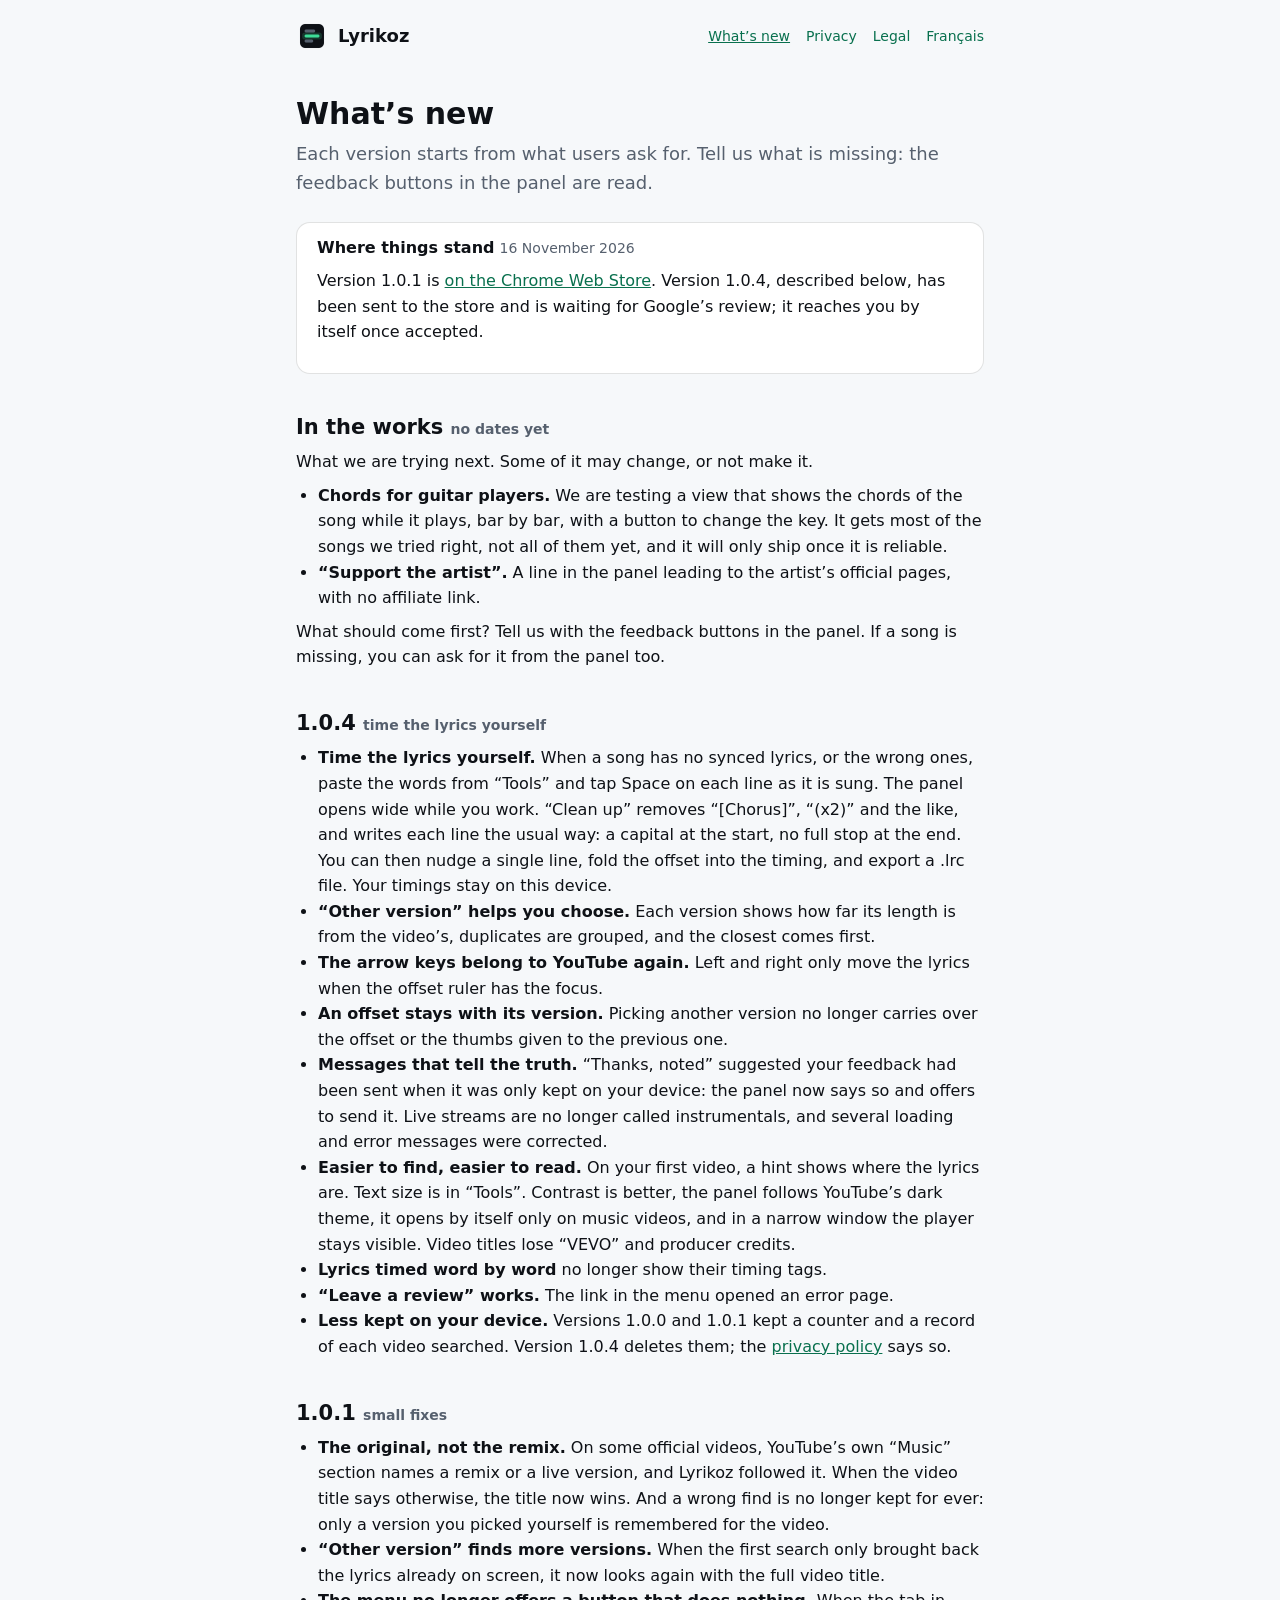
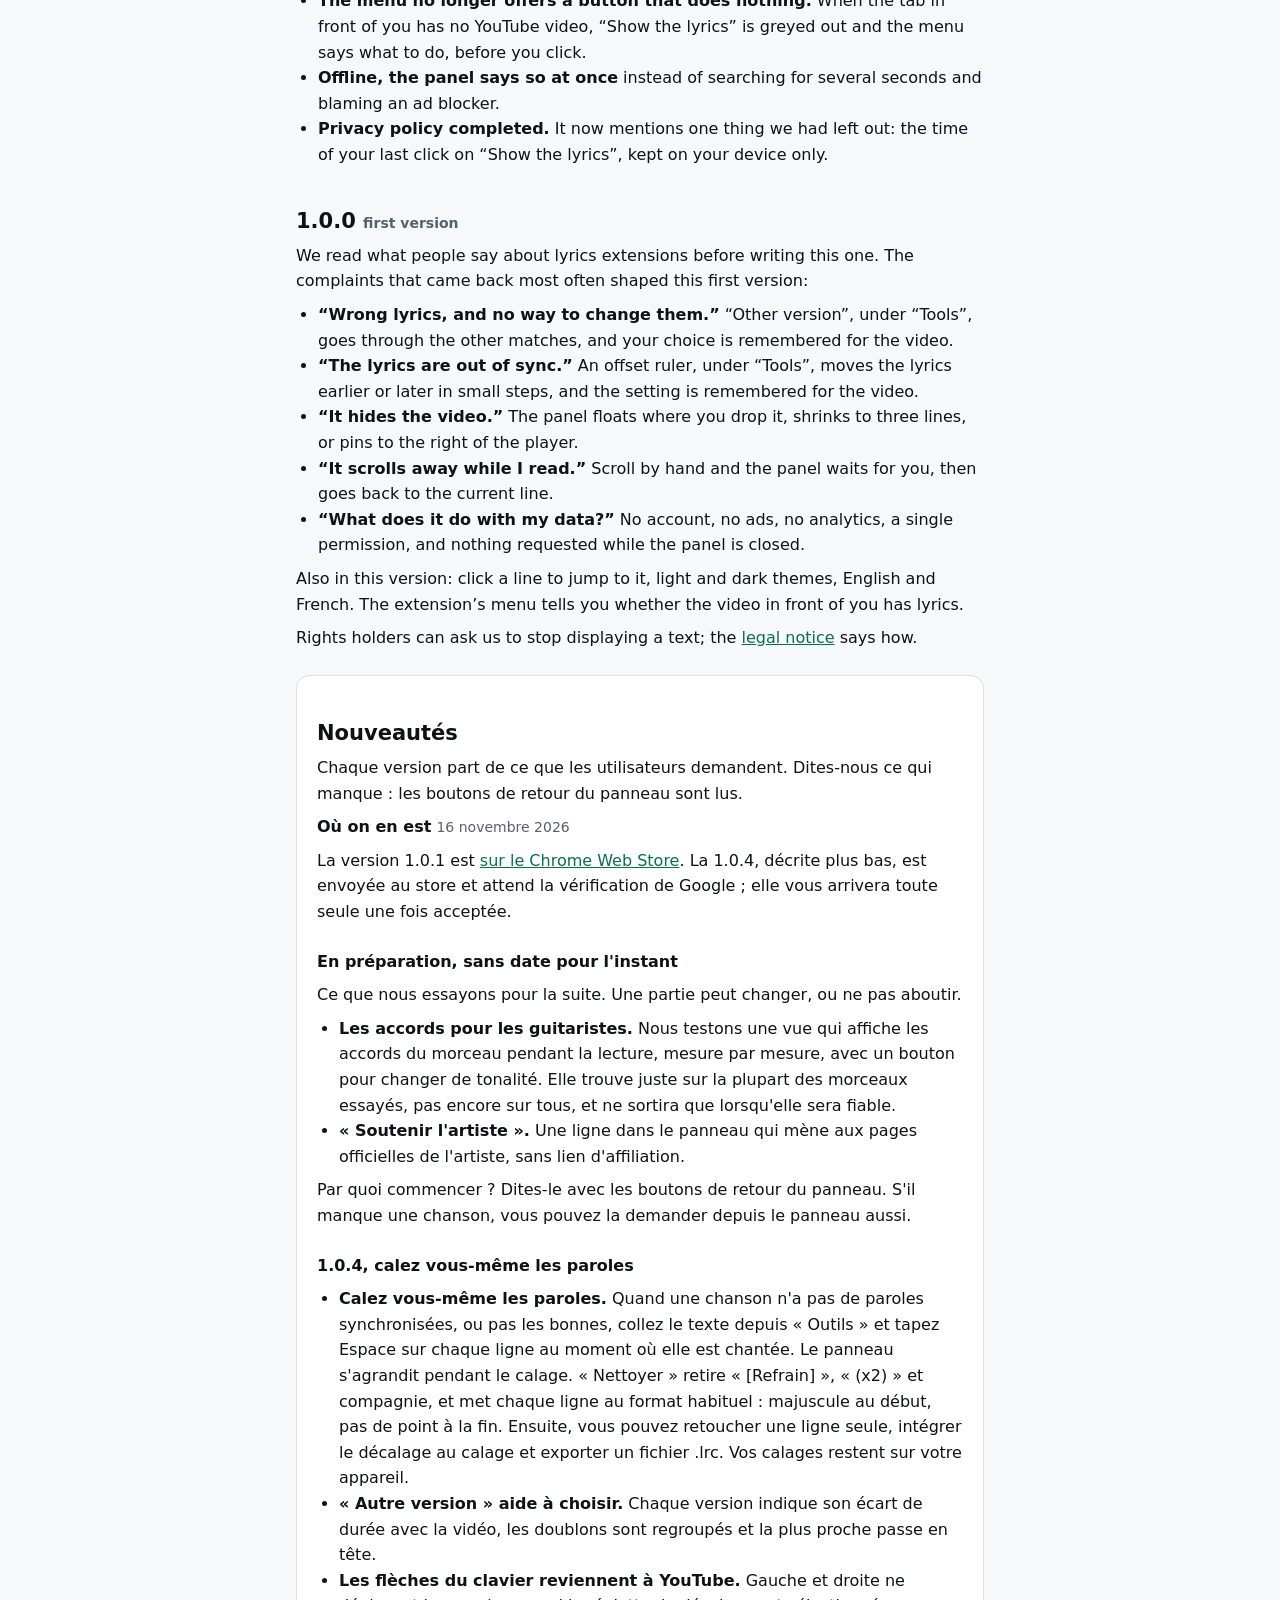
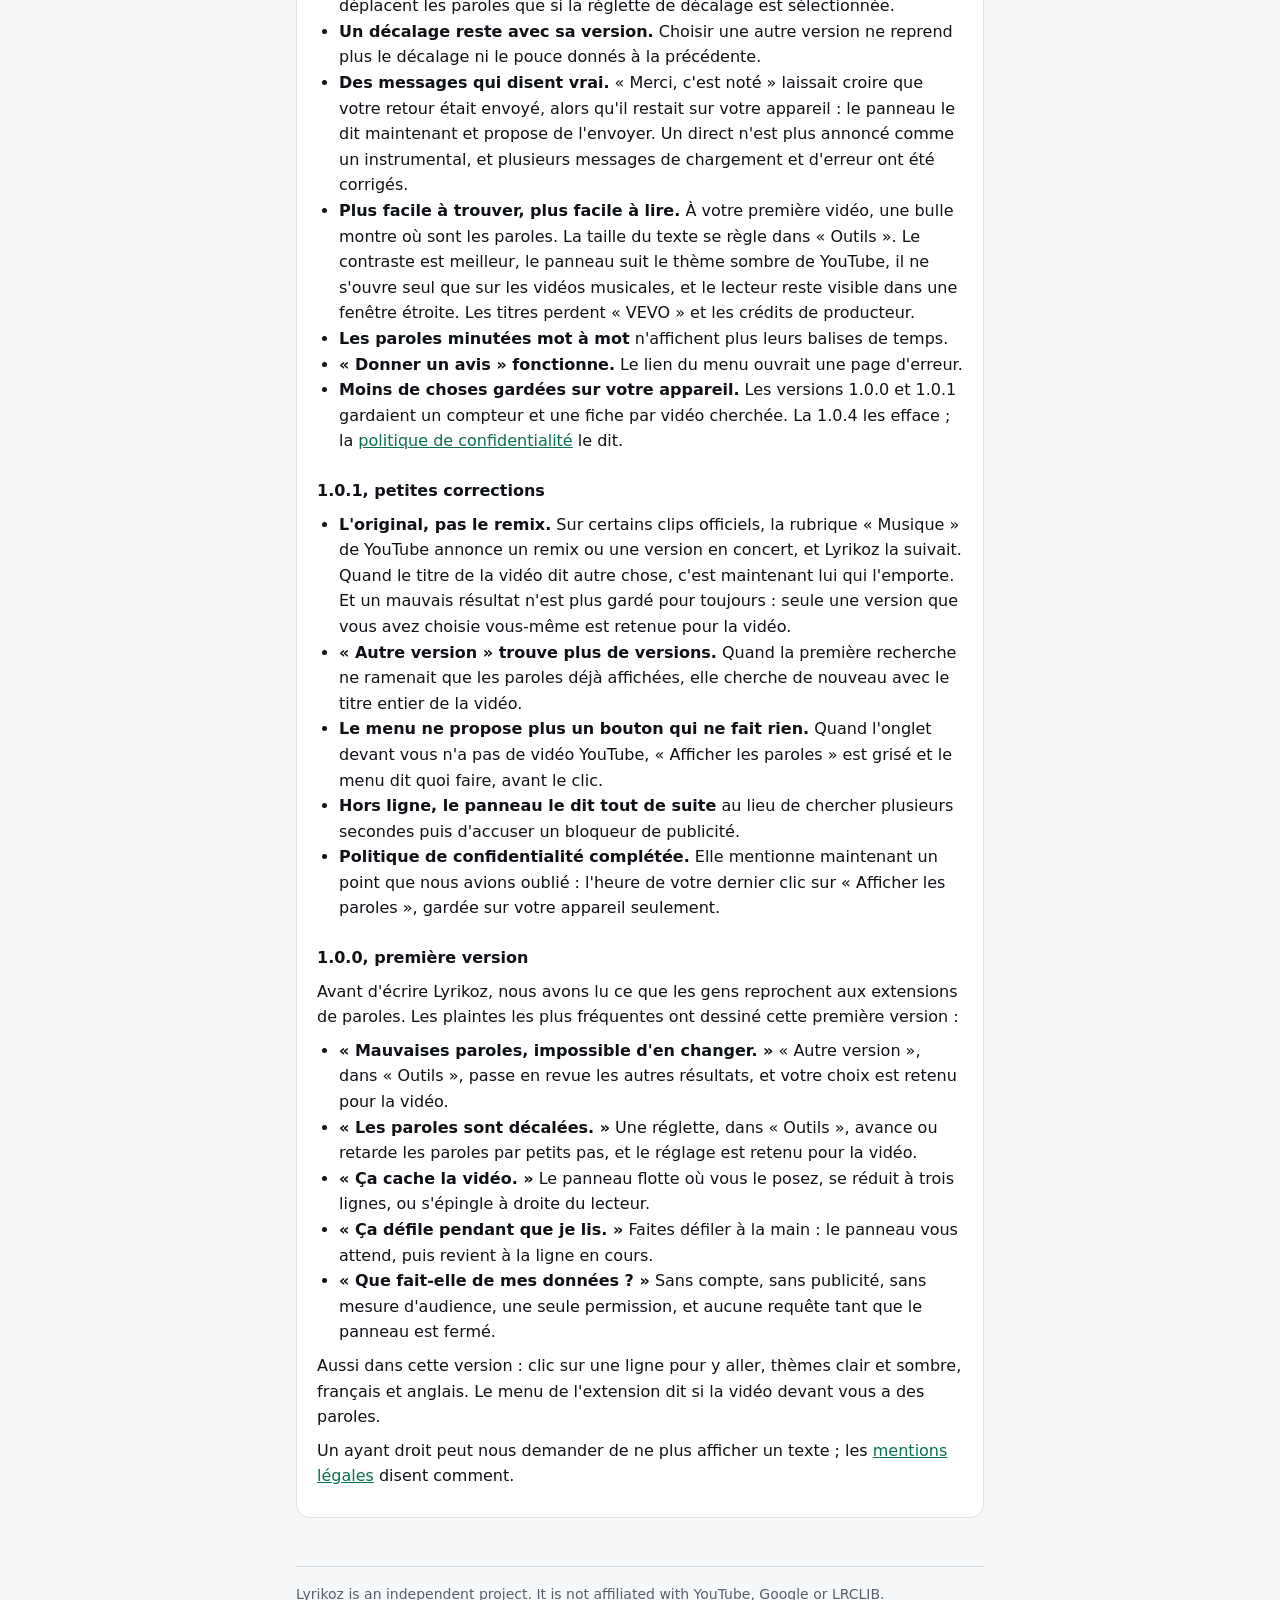
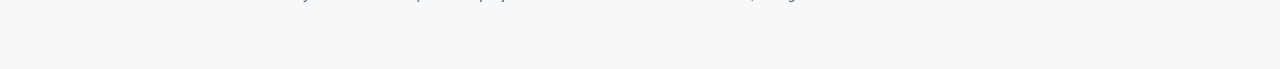
==== commit 25b43475: "Nouveautés de la 1.0.4 et politique de confidentialité datée du 16/11" ====
--- a/changelog.html
+++ b/changelog.html
@@ -26,7 +26,7 @@
 
     <div class="card">
       <p><strong>Where things stand</strong> <span class="muted">16 November 2026</span></p>
-      <p>Version 1.0.1 is <a href="https://chromewebstore.google.com/detail/mgjanbnddkfmcmgkomigffjgngafmaak">on the Chrome Web Store</a>, and Lyrikoz now shows up in the store’s search results: you no longer need the link to find it.</p>
+      <p>Version 1.0.1 is <a href="https://chromewebstore.google.com/detail/mgjanbnddkfmcmgkomigffjgngafmaak">on the Chrome Web Store</a>. Version 1.0.4, described below, has been sent to the store and is waiting for Google’s review; it reaches you by itself once accepted.</p>
     </div>
 
     <h2>In the works <span class="muted">no dates yet</span></h2>
@@ -36,6 +36,19 @@
       <li><strong>“Support the artist”.</strong> A line in the panel leading to the artist’s official pages, with no affiliate link.</li>
     </ul>
     <p>What should come first? Tell us with the feedback buttons in the panel. If a song is missing, you can ask for it from the panel too.</p>
+
+    <h2>1.0.4 <span class="muted">time the lyrics yourself</span></h2>
+    <ul>
+      <li><strong>Time the lyrics yourself.</strong> When a song has no synced lyrics, or the wrong ones, paste the words from “Tools” and tap Space on each line as it is sung. The panel opens wide while you work. “Clean up” removes “[Chorus]”, “(x2)” and the like, and writes each line the usual way: a capital at the start, no full stop at the end. You can then nudge a single line, fold the offset into the timing, and export a .lrc file. Your timings stay on this device.</li>
+      <li><strong>“Other version” helps you choose.</strong> Each version shows how far its length is from the video’s, duplicates are grouped, and the closest comes first.</li>
+      <li><strong>The arrow keys belong to YouTube again.</strong> Left and right only move the lyrics when the offset ruler has the focus.</li>
+      <li><strong>An offset stays with its version.</strong> Picking another version no longer carries over the offset or the thumbs given to the previous one.</li>
+      <li><strong>Messages that tell the truth.</strong> “Thanks, noted” suggested your feedback had been sent when it was only kept on your device: the panel now says so and offers to send it. Live streams are no longer called instrumentals, and several loading and error messages were corrected.</li>
+      <li><strong>Easier to find, easier to read.</strong> On your first video, a hint shows where the lyrics are. Text size is in “Tools”. Contrast is better, the panel follows YouTube’s dark theme, it opens by itself only on music videos, and in a narrow window the player stays visible. Video titles lose “VEVO” and producer credits.</li>
+      <li><strong>Lyrics timed word by word</strong> no longer show their timing tags.</li>
+      <li><strong>“Leave a review” works.</strong> The link in the menu opened an error page.</li>
+      <li><strong>Less kept on your device.</strong> Versions 1.0.0 and 1.0.1 kept a counter and a record of each video searched. Version 1.0.4 deletes them; the <a href="privacy.html">privacy policy</a> says so.</li>
+    </ul>
 
     <h2>1.0.1 <span class="muted">small fixes</span></h2>
     <ul>
@@ -63,7 +76,7 @@
       <p>Chaque version part de ce que les utilisateurs demandent. Dites-nous ce qui manque : les boutons de retour du panneau sont lus.</p>
 
       <p><strong>Où on en est</strong> <span class="muted">16 novembre 2026</span></p>
-      <p>La version 1.0.1 est <a href="https://chromewebstore.google.com/detail/mgjanbnddkfmcmgkomigffjgngafmaak">sur le Chrome Web Store</a>, et Lyrikoz apparaît maintenant dans les résultats de recherche du store : plus besoin du lien pour la trouver.</p>
+      <p>La version 1.0.1 est <a href="https://chromewebstore.google.com/detail/mgjanbnddkfmcmgkomigffjgngafmaak">sur le Chrome Web Store</a>. La 1.0.4, décrite plus bas, est envoyée au store et attend la vérification de Google ; elle vous arrivera toute seule une fois acceptée.</p>
 
       <h3>En préparation, sans date pour l'instant</h3>
       <p>Ce que nous essayons pour la suite. Une partie peut changer, ou ne pas aboutir.</p>
@@ -72,6 +85,19 @@
         <li><strong>« Soutenir l'artiste ».</strong> Une ligne dans le panneau qui mène aux pages officielles de l'artiste, sans lien d'affiliation.</li>
       </ul>
       <p>Par quoi commencer ? Dites-le avec les boutons de retour du panneau. S'il manque une chanson, vous pouvez la demander depuis le panneau aussi.</p>
+
+      <h3>1.0.4, calez vous-même les paroles</h3>
+      <ul>
+        <li><strong>Calez vous-même les paroles.</strong> Quand une chanson n'a pas de paroles synchronisées, ou pas les bonnes, collez le texte depuis « Outils » et tapez Espace sur chaque ligne au moment où elle est chantée. Le panneau s'agrandit pendant le calage. « Nettoyer » retire « [Refrain] », « (x2) » et compagnie, et met chaque ligne au format habituel : majuscule au début, pas de point à la fin. Ensuite, vous pouvez retoucher une ligne seule, intégrer le décalage au calage et exporter un fichier .lrc. Vos calages restent sur votre appareil.</li>
+        <li><strong>« Autre version » aide à choisir.</strong> Chaque version indique son écart de durée avec la vidéo, les doublons sont regroupés et la plus proche passe en tête.</li>
+        <li><strong>Les flèches du clavier reviennent à YouTube.</strong> Gauche et droite ne déplacent les paroles que si la réglette de décalage est sélectionnée.</li>
+        <li><strong>Un décalage reste avec sa version.</strong> Choisir une autre version ne reprend plus le décalage ni le pouce donnés à la précédente.</li>
+        <li><strong>Des messages qui disent vrai.</strong> « Merci, c'est noté » laissait croire que votre retour était envoyé, alors qu'il restait sur votre appareil : le panneau le dit maintenant et propose de l'envoyer. Un direct n'est plus annoncé comme un instrumental, et plusieurs messages de chargement et d'erreur ont été corrigés.</li>
+        <li><strong>Plus facile à trouver, plus facile à lire.</strong> À votre première vidéo, une bulle montre où sont les paroles. La taille du texte se règle dans « Outils ». Le contraste est meilleur, le panneau suit le thème sombre de YouTube, il ne s'ouvre seul que sur les vidéos musicales, et le lecteur reste visible dans une fenêtre étroite. Les titres perdent « VEVO » et les crédits de producteur.</li>
+        <li><strong>Les paroles minutées mot à mot</strong> n'affichent plus leurs balises de temps.</li>
+        <li><strong>« Donner un avis » fonctionne.</strong> Le lien du menu ouvrait une page d'erreur.</li>
+        <li><strong>Moins de choses gardées sur votre appareil.</strong> Les versions 1.0.0 et 1.0.1 gardaient un compteur et une fiche par vidéo cherchée. La 1.0.4 les efface ; la <a href="privacy.html#fr">politique de confidentialité</a> le dit.</li>
+      </ul>
 
       <h3>1.0.1, petites corrections</h3>
       <ul>
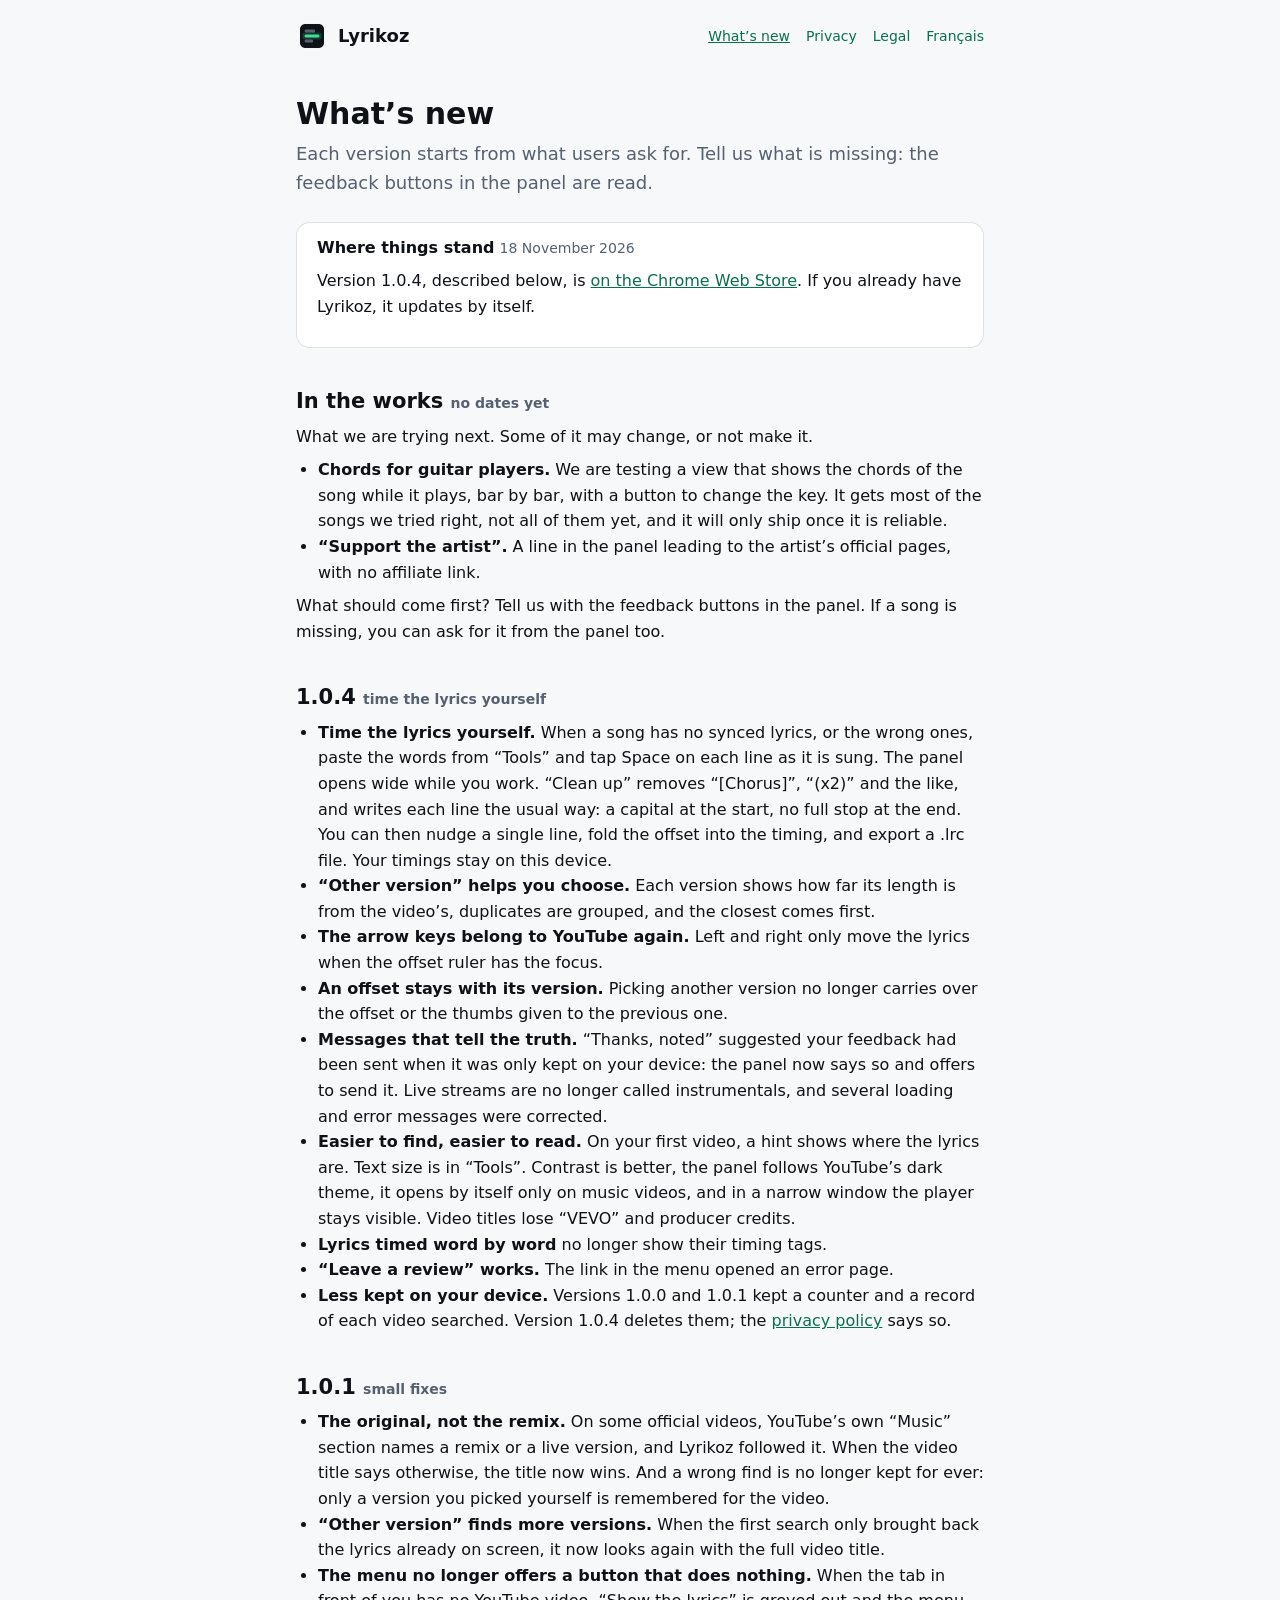
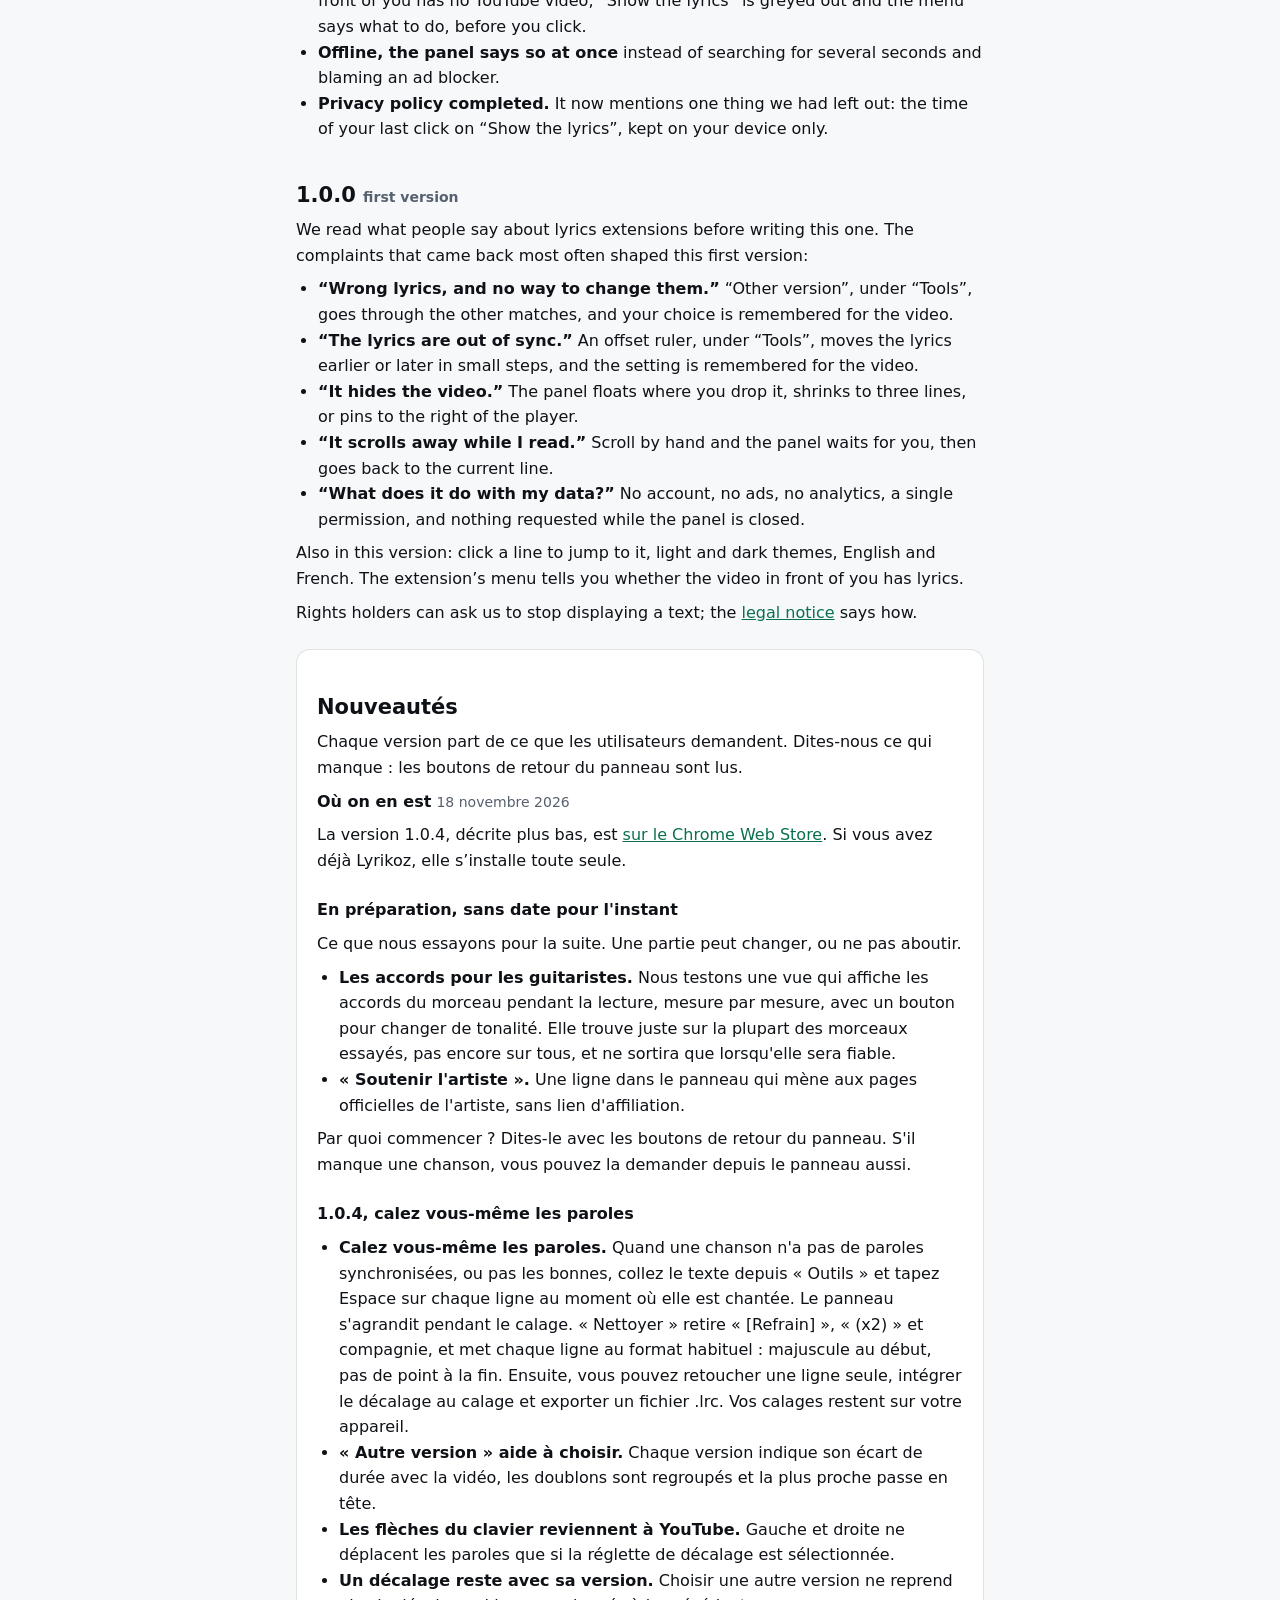
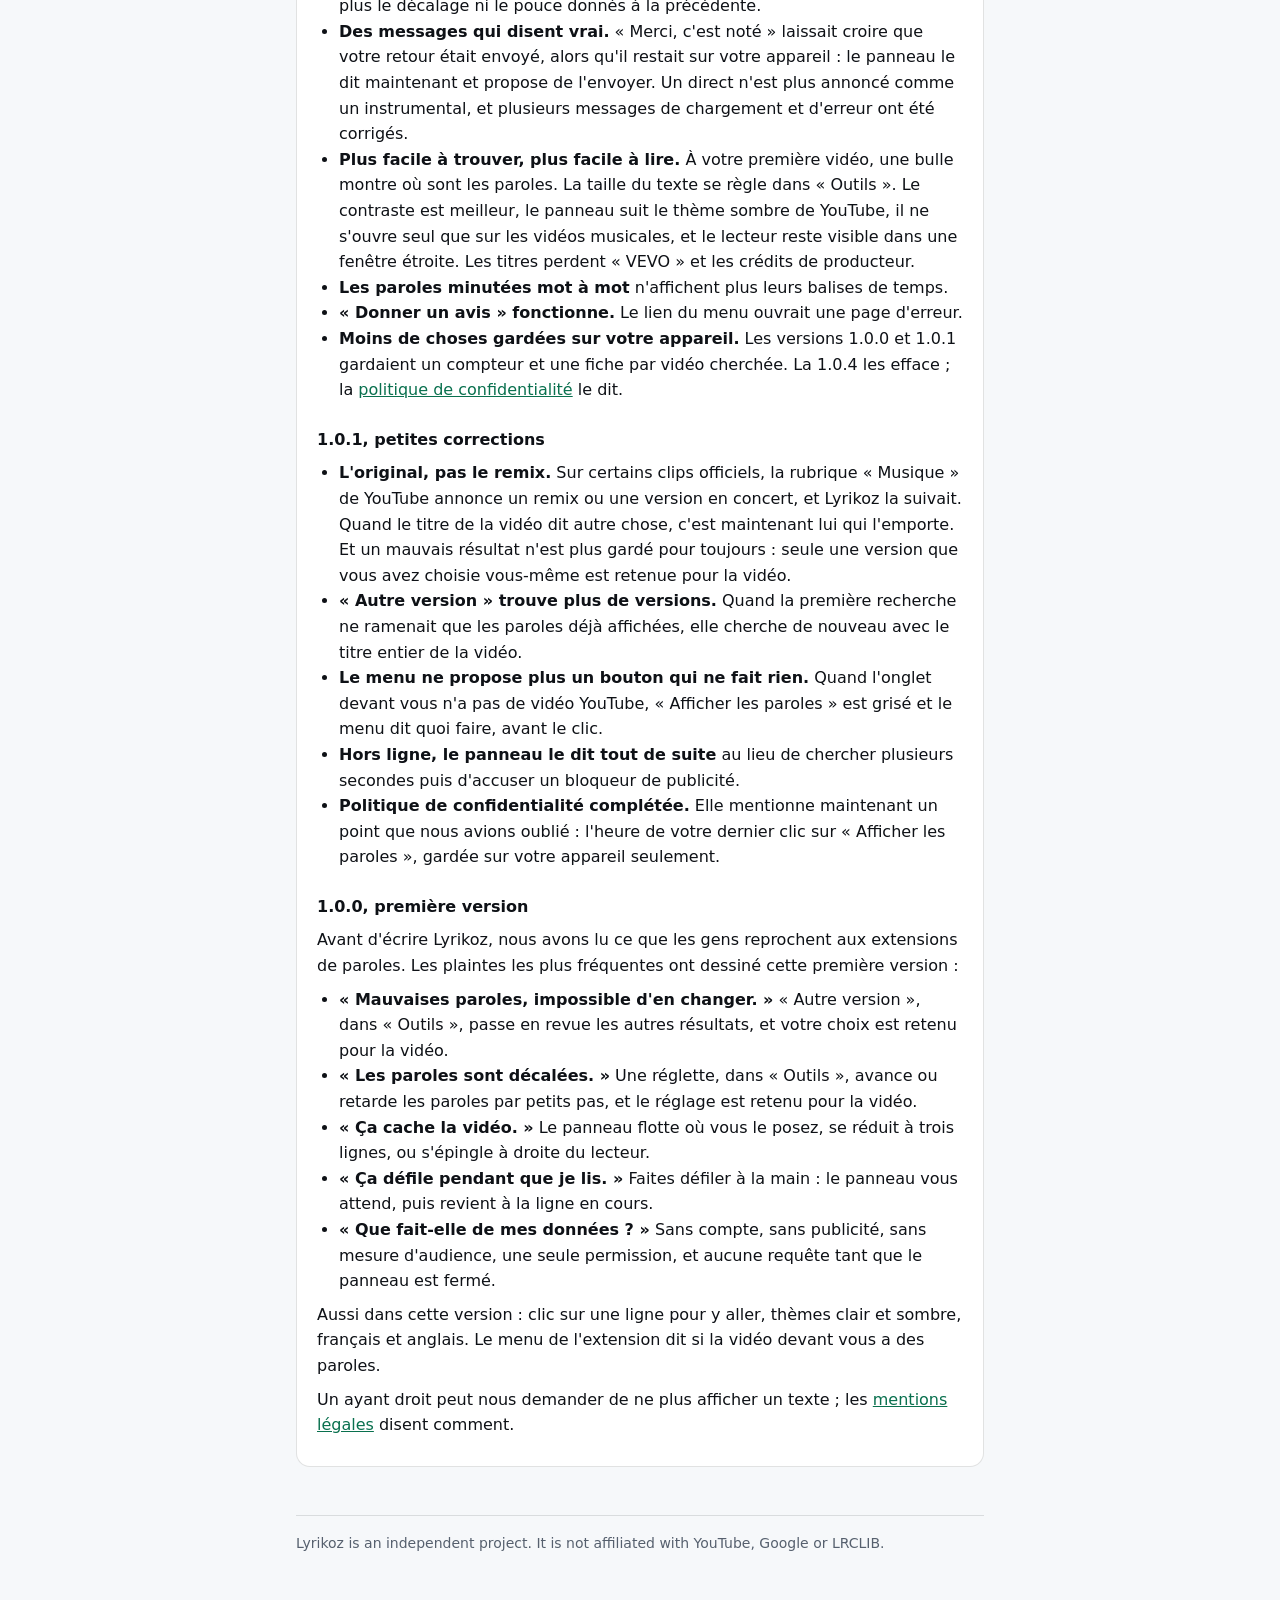
==== commit 095ce2b3: "Nouveautés : la 1.0.4 est sur le Chrome Web Store" ====
--- a/changelog.html
+++ b/changelog.html
@@ -1,130 +1,130 @@
-<!doctype html>
-<html lang="en">
-<head>
-<meta charset="utf-8">
-<meta name="viewport" content="width=device-width, initial-scale=1">
-<title>What’s new – Lyrikoz</title>
-<meta name="description" content="Release notes of the Lyrikoz extension, version by version.">
-<link rel="icon" href="icon-128.png">
-<link rel="stylesheet" href="style.css">
-</head>
-<body>
-<div class="wrap">
-  <header class="site">
-    <a class="brand" href="./"><img src="icon-128.png" alt="">Lyrikoz</a>
-    <nav class="site">
-      <a href="changelog.html" aria-current="page">What’s new</a>
-      <a href="privacy.html">Privacy</a>
-      <a href="legal.html">Legal</a>
-      <a href="#fr" lang="fr">Français</a>
-    </nav>
-  </header>
-
-  <main>
-    <h1>What’s new</h1>
-    <p class="lead">Each version starts from what users ask for. Tell us what is missing: the feedback buttons in the panel are read.</p>
-
-    <div class="card">
-      <p><strong>Where things stand</strong> <span class="muted">16 November 2026</span></p>
-      <p>Version 1.0.1 is <a href="https://chromewebstore.google.com/detail/mgjanbnddkfmcmgkomigffjgngafmaak">on the Chrome Web Store</a>. Version 1.0.4, described below, has been sent to the store and is waiting for Google’s review; it reaches you by itself once accepted.</p>
-    </div>
-
-    <h2>In the works <span class="muted">no dates yet</span></h2>
-    <p>What we are trying next. Some of it may change, or not make it.</p>
-    <ul>
-      <li><strong>Chords for guitar players.</strong> We are testing a view that shows the chords of the song while it plays, bar by bar, with a button to change the key. It gets most of the songs we tried right, not all of them yet, and it will only ship once it is reliable.</li>
-      <li><strong>“Support the artist”.</strong> A line in the panel leading to the artist’s official pages, with no affiliate link.</li>
-    </ul>
-    <p>What should come first? Tell us with the feedback buttons in the panel. If a song is missing, you can ask for it from the panel too.</p>
-
-    <h2>1.0.4 <span class="muted">time the lyrics yourself</span></h2>
-    <ul>
-      <li><strong>Time the lyrics yourself.</strong> When a song has no synced lyrics, or the wrong ones, paste the words from “Tools” and tap Space on each line as it is sung. The panel opens wide while you work. “Clean up” removes “[Chorus]”, “(x2)” and the like, and writes each line the usual way: a capital at the start, no full stop at the end. You can then nudge a single line, fold the offset into the timing, and export a .lrc file. Your timings stay on this device.</li>
-      <li><strong>“Other version” helps you choose.</strong> Each version shows how far its length is from the video’s, duplicates are grouped, and the closest comes first.</li>
-      <li><strong>The arrow keys belong to YouTube again.</strong> Left and right only move the lyrics when the offset ruler has the focus.</li>
-      <li><strong>An offset stays with its version.</strong> Picking another version no longer carries over the offset or the thumbs given to the previous one.</li>
-      <li><strong>Messages that tell the truth.</strong> “Thanks, noted” suggested your feedback had been sent when it was only kept on your device: the panel now says so and offers to send it. Live streams are no longer called instrumentals, and several loading and error messages were corrected.</li>
-      <li><strong>Easier to find, easier to read.</strong> On your first video, a hint shows where the lyrics are. Text size is in “Tools”. Contrast is better, the panel follows YouTube’s dark theme, it opens by itself only on music videos, and in a narrow window the player stays visible. Video titles lose “VEVO” and producer credits.</li>
-      <li><strong>Lyrics timed word by word</strong> no longer show their timing tags.</li>
-      <li><strong>“Leave a review” works.</strong> The link in the menu opened an error page.</li>
-      <li><strong>Less kept on your device.</strong> Versions 1.0.0 and 1.0.1 kept a counter and a record of each video searched. Version 1.0.4 deletes them; the <a href="privacy.html">privacy policy</a> says so.</li>
-    </ul>
-
-    <h2>1.0.1 <span class="muted">small fixes</span></h2>
-    <ul>
-      <li><strong>The original, not the remix.</strong> On some official videos, YouTube’s own “Music” section names a remix or a live version, and Lyrikoz followed it. When the video title says otherwise, the title now wins. And a wrong find is no longer kept for ever: only a version you picked yourself is remembered for the video.</li>
-      <li><strong>“Other version” finds more versions.</strong> When the first search only brought back the lyrics already on screen, it now looks again with the full video title.</li>
-      <li><strong>The menu no longer offers a button that does nothing.</strong> When the tab in front of you has no YouTube video, “Show the lyrics” is greyed out and the menu says what to do, before you click.</li>
-      <li><strong>Offline, the panel says so at once</strong> instead of searching for several seconds and blaming an ad blocker.</li>
-      <li><strong>Privacy policy completed.</strong> It now mentions one thing we had left out: the time of your last click on “Show the lyrics”, kept on your device only.</li>
-    </ul>
-
-    <h2>1.0.0 <span class="muted">first version</span></h2>
-    <p>We read what people say about lyrics extensions before writing this one. The complaints that came back most often shaped this first version:</p>
-    <ul>
-      <li><strong>“Wrong lyrics, and no way to change them.”</strong> “Other version”, under “Tools”, goes through the other matches, and your choice is remembered for the video.</li>
-      <li><strong>“The lyrics are out of sync.”</strong> An offset ruler, under “Tools”, moves the lyrics earlier or later in small steps, and the setting is remembered for the video.</li>
-      <li><strong>“It hides the video.”</strong> The panel floats where you drop it, shrinks to three lines, or pins to the right of the player.</li>
-      <li><strong>“It scrolls away while I read.”</strong> Scroll by hand and the panel waits for you, then goes back to the current line.</li>
-      <li><strong>“What does it do with my data?”</strong> No account, no ads, no analytics, a single permission, and nothing requested while the panel is closed.</li>
-    </ul>
-    <p>Also in this version: click a line to jump to it, light and dark themes, English and French. The extension’s menu tells you whether the video in front of you has lyrics.</p>
-    <p>Rights holders can ask us to stop displaying a text; the <a href="legal.html">legal notice</a> says how.</p>
-
-    <section id="fr" lang="fr" class="card">
-      <h2>Nouveautés</h2>
-      <p>Chaque version part de ce que les utilisateurs demandent. Dites-nous ce qui manque : les boutons de retour du panneau sont lus.</p>
-
-      <p><strong>Où on en est</strong> <span class="muted">16 novembre 2026</span></p>
-      <p>La version 1.0.1 est <a href="https://chromewebstore.google.com/detail/mgjanbnddkfmcmgkomigffjgngafmaak">sur le Chrome Web Store</a>. La 1.0.4, décrite plus bas, est envoyée au store et attend la vérification de Google ; elle vous arrivera toute seule une fois acceptée.</p>
-
-      <h3>En préparation, sans date pour l'instant</h3>
-      <p>Ce que nous essayons pour la suite. Une partie peut changer, ou ne pas aboutir.</p>
-      <ul>
-        <li><strong>Les accords pour les guitaristes.</strong> Nous testons une vue qui affiche les accords du morceau pendant la lecture, mesure par mesure, avec un bouton pour changer de tonalité. Elle trouve juste sur la plupart des morceaux essayés, pas encore sur tous, et ne sortira que lorsqu'elle sera fiable.</li>
-        <li><strong>« Soutenir l'artiste ».</strong> Une ligne dans le panneau qui mène aux pages officielles de l'artiste, sans lien d'affiliation.</li>
-      </ul>
-      <p>Par quoi commencer ? Dites-le avec les boutons de retour du panneau. S'il manque une chanson, vous pouvez la demander depuis le panneau aussi.</p>
-
-      <h3>1.0.4, calez vous-même les paroles</h3>
-      <ul>
-        <li><strong>Calez vous-même les paroles.</strong> Quand une chanson n'a pas de paroles synchronisées, ou pas les bonnes, collez le texte depuis « Outils » et tapez Espace sur chaque ligne au moment où elle est chantée. Le panneau s'agrandit pendant le calage. « Nettoyer » retire « [Refrain] », « (x2) » et compagnie, et met chaque ligne au format habituel : majuscule au début, pas de point à la fin. Ensuite, vous pouvez retoucher une ligne seule, intégrer le décalage au calage et exporter un fichier .lrc. Vos calages restent sur votre appareil.</li>
-        <li><strong>« Autre version » aide à choisir.</strong> Chaque version indique son écart de durée avec la vidéo, les doublons sont regroupés et la plus proche passe en tête.</li>
-        <li><strong>Les flèches du clavier reviennent à YouTube.</strong> Gauche et droite ne déplacent les paroles que si la réglette de décalage est sélectionnée.</li>
-        <li><strong>Un décalage reste avec sa version.</strong> Choisir une autre version ne reprend plus le décalage ni le pouce donnés à la précédente.</li>
-        <li><strong>Des messages qui disent vrai.</strong> « Merci, c'est noté » laissait croire que votre retour était envoyé, alors qu'il restait sur votre appareil : le panneau le dit maintenant et propose de l'envoyer. Un direct n'est plus annoncé comme un instrumental, et plusieurs messages de chargement et d'erreur ont été corrigés.</li>
-        <li><strong>Plus facile à trouver, plus facile à lire.</strong> À votre première vidéo, une bulle montre où sont les paroles. La taille du texte se règle dans « Outils ». Le contraste est meilleur, le panneau suit le thème sombre de YouTube, il ne s'ouvre seul que sur les vidéos musicales, et le lecteur reste visible dans une fenêtre étroite. Les titres perdent « VEVO » et les crédits de producteur.</li>
-        <li><strong>Les paroles minutées mot à mot</strong> n'affichent plus leurs balises de temps.</li>
-        <li><strong>« Donner un avis » fonctionne.</strong> Le lien du menu ouvrait une page d'erreur.</li>
-        <li><strong>Moins de choses gardées sur votre appareil.</strong> Les versions 1.0.0 et 1.0.1 gardaient un compteur et une fiche par vidéo cherchée. La 1.0.4 les efface ; la <a href="privacy.html#fr">politique de confidentialité</a> le dit.</li>
-      </ul>
-
-      <h3>1.0.1, petites corrections</h3>
-      <ul>
-        <li><strong>L'original, pas le remix.</strong> Sur certains clips officiels, la rubrique « Musique » de YouTube annonce un remix ou une version en concert, et Lyrikoz la suivait. Quand le titre de la vidéo dit autre chose, c'est maintenant lui qui l'emporte. Et un mauvais résultat n'est plus gardé pour toujours : seule une version que vous avez choisie vous-même est retenue pour la vidéo.</li>
-        <li><strong>« Autre version » trouve plus de versions.</strong> Quand la première recherche ne ramenait que les paroles déjà affichées, elle cherche de nouveau avec le titre entier de la vidéo.</li>
-        <li><strong>Le menu ne propose plus un bouton qui ne fait rien.</strong> Quand l'onglet devant vous n'a pas de vidéo YouTube, « Afficher les paroles » est grisé et le menu dit quoi faire, avant le clic.</li>
-        <li><strong>Hors ligne, le panneau le dit tout de suite</strong> au lieu de chercher plusieurs secondes puis d'accuser un bloqueur de publicité.</li>
-        <li><strong>Politique de confidentialité complétée.</strong> Elle mentionne maintenant un point que nous avions oublié : l'heure de votre dernier clic sur « Afficher les paroles », gardée sur votre appareil seulement.</li>
-      </ul>
-
-      <h3>1.0.0, première version</h3>
-      <p>Avant d'écrire Lyrikoz, nous avons lu ce que les gens reprochent aux extensions de paroles. Les plaintes les plus fréquentes ont dessiné cette première version :</p>
-      <ul>
-        <li><strong>« Mauvaises paroles, impossible d'en changer. »</strong> « Autre version », dans « Outils », passe en revue les autres résultats, et votre choix est retenu pour la vidéo.</li>
-        <li><strong>« Les paroles sont décalées. »</strong> Une réglette, dans « Outils », avance ou retarde les paroles par petits pas, et le réglage est retenu pour la vidéo.</li>
-        <li><strong>« Ça cache la vidéo. »</strong> Le panneau flotte où vous le posez, se réduit à trois lignes, ou s'épingle à droite du lecteur.</li>
-        <li><strong>« Ça défile pendant que je lis. »</strong> Faites défiler à la main : le panneau vous attend, puis revient à la ligne en cours.</li>
-        <li><strong>« Que fait-elle de mes données ? »</strong> Sans compte, sans publicité, sans mesure d'audience, une seule permission, et aucune requête tant que le panneau est fermé.</li>
-      </ul>
-      <p>Aussi dans cette version : clic sur une ligne pour y aller, thèmes clair et sombre, français et anglais. Le menu de l'extension dit si la vidéo devant vous a des paroles.</p>
-      <p>Un ayant droit peut nous demander de ne plus afficher un texte ; les <a href="legal.html#fr">mentions légales</a> disent comment.</p>
-    </section>
-  </main>
-
-  <footer class="site">
-    Lyrikoz is an independent project. It is not affiliated with YouTube, Google or LRCLIB.
-  </footer>
-</div>
-</body>
-</html>
+<!doctype html>
+<html lang="en">
+<head>
+<meta charset="utf-8">
+<meta name="viewport" content="width=device-width, initial-scale=1">
+<title>What’s new – Lyrikoz</title>
+<meta name="description" content="Release notes of the Lyrikoz extension, version by version.">
+<link rel="icon" href="icon-128.png">
+<link rel="stylesheet" href="style.css">
+</head>
+<body>
+<div class="wrap">
+  <header class="site">
+    <a class="brand" href="./"><img src="icon-128.png" alt="">Lyrikoz</a>
+    <nav class="site">
+      <a href="changelog.html" aria-current="page">What’s new</a>
+      <a href="privacy.html">Privacy</a>
+      <a href="legal.html">Legal</a>
+      <a href="#fr" lang="fr">Français</a>
+    </nav>
+  </header>
+
+  <main>
+    <h1>What’s new</h1>
+    <p class="lead">Each version starts from what users ask for. Tell us what is missing: the feedback buttons in the panel are read.</p>
+
+    <div class="card">
+      <p><strong>Where things stand</strong> <span class="muted">18 November 2026</span></p>
+      <p>Version 1.0.4, described below, is <a href="https://chromewebstore.google.com/detail/mgjanbnddkfmcmgkomigffjgngafmaak">on the Chrome Web Store</a>. If you already have Lyrikoz, it updates by itself.</p>
+    </div>
+
+    <h2>In the works <span class="muted">no dates yet</span></h2>
+    <p>What we are trying next. Some of it may change, or not make it.</p>
+    <ul>
+      <li><strong>Chords for guitar players.</strong> We are testing a view that shows the chords of the song while it plays, bar by bar, with a button to change the key. It gets most of the songs we tried right, not all of them yet, and it will only ship once it is reliable.</li>
+      <li><strong>“Support the artist”.</strong> A line in the panel leading to the artist’s official pages, with no affiliate link.</li>
+    </ul>
+    <p>What should come first? Tell us with the feedback buttons in the panel. If a song is missing, you can ask for it from the panel too.</p>
+
+    <h2>1.0.4 <span class="muted">time the lyrics yourself</span></h2>
+    <ul>
+      <li><strong>Time the lyrics yourself.</strong> When a song has no synced lyrics, or the wrong ones, paste the words from “Tools” and tap Space on each line as it is sung. The panel opens wide while you work. “Clean up” removes “[Chorus]”, “(x2)” and the like, and writes each line the usual way: a capital at the start, no full stop at the end. You can then nudge a single line, fold the offset into the timing, and export a .lrc file. Your timings stay on this device.</li>
+      <li><strong>“Other version” helps you choose.</strong> Each version shows how far its length is from the video’s, duplicates are grouped, and the closest comes first.</li>
+      <li><strong>The arrow keys belong to YouTube again.</strong> Left and right only move the lyrics when the offset ruler has the focus.</li>
+      <li><strong>An offset stays with its version.</strong> Picking another version no longer carries over the offset or the thumbs given to the previous one.</li>
+      <li><strong>Messages that tell the truth.</strong> “Thanks, noted” suggested your feedback had been sent when it was only kept on your device: the panel now says so and offers to send it. Live streams are no longer called instrumentals, and several loading and error messages were corrected.</li>
+      <li><strong>Easier to find, easier to read.</strong> On your first video, a hint shows where the lyrics are. Text size is in “Tools”. Contrast is better, the panel follows YouTube’s dark theme, it opens by itself only on music videos, and in a narrow window the player stays visible. Video titles lose “VEVO” and producer credits.</li>
+      <li><strong>Lyrics timed word by word</strong> no longer show their timing tags.</li>
+      <li><strong>“Leave a review” works.</strong> The link in the menu opened an error page.</li>
+      <li><strong>Less kept on your device.</strong> Versions 1.0.0 and 1.0.1 kept a counter and a record of each video searched. Version 1.0.4 deletes them; the <a href="privacy.html">privacy policy</a> says so.</li>
+    </ul>
+
+    <h2>1.0.1 <span class="muted">small fixes</span></h2>
+    <ul>
+      <li><strong>The original, not the remix.</strong> On some official videos, YouTube’s own “Music” section names a remix or a live version, and Lyrikoz followed it. When the video title says otherwise, the title now wins. And a wrong find is no longer kept for ever: only a version you picked yourself is remembered for the video.</li>
+      <li><strong>“Other version” finds more versions.</strong> When the first search only brought back the lyrics already on screen, it now looks again with the full video title.</li>
+      <li><strong>The menu no longer offers a button that does nothing.</strong> When the tab in front of you has no YouTube video, “Show the lyrics” is greyed out and the menu says what to do, before you click.</li>
+      <li><strong>Offline, the panel says so at once</strong> instead of searching for several seconds and blaming an ad blocker.</li>
+      <li><strong>Privacy policy completed.</strong> It now mentions one thing we had left out: the time of your last click on “Show the lyrics”, kept on your device only.</li>
+    </ul>
+
+    <h2>1.0.0 <span class="muted">first version</span></h2>
+    <p>We read what people say about lyrics extensions before writing this one. The complaints that came back most often shaped this first version:</p>
+    <ul>
+      <li><strong>“Wrong lyrics, and no way to change them.”</strong> “Other version”, under “Tools”, goes through the other matches, and your choice is remembered for the video.</li>
+      <li><strong>“The lyrics are out of sync.”</strong> An offset ruler, under “Tools”, moves the lyrics earlier or later in small steps, and the setting is remembered for the video.</li>
+      <li><strong>“It hides the video.”</strong> The panel floats where you drop it, shrinks to three lines, or pins to the right of the player.</li>
+      <li><strong>“It scrolls away while I read.”</strong> Scroll by hand and the panel waits for you, then goes back to the current line.</li>
+      <li><strong>“What does it do with my data?”</strong> No account, no ads, no analytics, a single permission, and nothing requested while the panel is closed.</li>
+    </ul>
+    <p>Also in this version: click a line to jump to it, light and dark themes, English and French. The extension’s menu tells you whether the video in front of you has lyrics.</p>
+    <p>Rights holders can ask us to stop displaying a text; the <a href="legal.html">legal notice</a> says how.</p>
+
+    <section id="fr" lang="fr" class="card">
+      <h2>Nouveautés</h2>
+      <p>Chaque version part de ce que les utilisateurs demandent. Dites-nous ce qui manque : les boutons de retour du panneau sont lus.</p>
+
+      <p><strong>Où on en est</strong> <span class="muted">18 novembre 2026</span></p>
+      <p>La version 1.0.4, décrite plus bas, est <a href="https://chromewebstore.google.com/detail/mgjanbnddkfmcmgkomigffjgngafmaak">sur le Chrome Web Store</a>. Si vous avez déjà Lyrikoz, elle s’installe toute seule.</p>
+
+      <h3>En préparation, sans date pour l'instant</h3>
+      <p>Ce que nous essayons pour la suite. Une partie peut changer, ou ne pas aboutir.</p>
+      <ul>
+        <li><strong>Les accords pour les guitaristes.</strong> Nous testons une vue qui affiche les accords du morceau pendant la lecture, mesure par mesure, avec un bouton pour changer de tonalité. Elle trouve juste sur la plupart des morceaux essayés, pas encore sur tous, et ne sortira que lorsqu'elle sera fiable.</li>
+        <li><strong>« Soutenir l'artiste ».</strong> Une ligne dans le panneau qui mène aux pages officielles de l'artiste, sans lien d'affiliation.</li>
+      </ul>
+      <p>Par quoi commencer ? Dites-le avec les boutons de retour du panneau. S'il manque une chanson, vous pouvez la demander depuis le panneau aussi.</p>
+
+      <h3>1.0.4, calez vous-même les paroles</h3>
+      <ul>
+        <li><strong>Calez vous-même les paroles.</strong> Quand une chanson n'a pas de paroles synchronisées, ou pas les bonnes, collez le texte depuis « Outils » et tapez Espace sur chaque ligne au moment où elle est chantée. Le panneau s'agrandit pendant le calage. « Nettoyer » retire « [Refrain] », « (x2) » et compagnie, et met chaque ligne au format habituel : majuscule au début, pas de point à la fin. Ensuite, vous pouvez retoucher une ligne seule, intégrer le décalage au calage et exporter un fichier .lrc. Vos calages restent sur votre appareil.</li>
+        <li><strong>« Autre version » aide à choisir.</strong> Chaque version indique son écart de durée avec la vidéo, les doublons sont regroupés et la plus proche passe en tête.</li>
+        <li><strong>Les flèches du clavier reviennent à YouTube.</strong> Gauche et droite ne déplacent les paroles que si la réglette de décalage est sélectionnée.</li>
+        <li><strong>Un décalage reste avec sa version.</strong> Choisir une autre version ne reprend plus le décalage ni le pouce donnés à la précédente.</li>
+        <li><strong>Des messages qui disent vrai.</strong> « Merci, c'est noté » laissait croire que votre retour était envoyé, alors qu'il restait sur votre appareil : le panneau le dit maintenant et propose de l'envoyer. Un direct n'est plus annoncé comme un instrumental, et plusieurs messages de chargement et d'erreur ont été corrigés.</li>
+        <li><strong>Plus facile à trouver, plus facile à lire.</strong> À votre première vidéo, une bulle montre où sont les paroles. La taille du texte se règle dans « Outils ». Le contraste est meilleur, le panneau suit le thème sombre de YouTube, il ne s'ouvre seul que sur les vidéos musicales, et le lecteur reste visible dans une fenêtre étroite. Les titres perdent « VEVO » et les crédits de producteur.</li>
+        <li><strong>Les paroles minutées mot à mot</strong> n'affichent plus leurs balises de temps.</li>
+        <li><strong>« Donner un avis » fonctionne.</strong> Le lien du menu ouvrait une page d'erreur.</li>
+        <li><strong>Moins de choses gardées sur votre appareil.</strong> Les versions 1.0.0 et 1.0.1 gardaient un compteur et une fiche par vidéo cherchée. La 1.0.4 les efface ; la <a href="privacy.html#fr">politique de confidentialité</a> le dit.</li>
+      </ul>
+
+      <h3>1.0.1, petites corrections</h3>
+      <ul>
+        <li><strong>L'original, pas le remix.</strong> Sur certains clips officiels, la rubrique « Musique » de YouTube annonce un remix ou une version en concert, et Lyrikoz la suivait. Quand le titre de la vidéo dit autre chose, c'est maintenant lui qui l'emporte. Et un mauvais résultat n'est plus gardé pour toujours : seule une version que vous avez choisie vous-même est retenue pour la vidéo.</li>
+        <li><strong>« Autre version » trouve plus de versions.</strong> Quand la première recherche ne ramenait que les paroles déjà affichées, elle cherche de nouveau avec le titre entier de la vidéo.</li>
+        <li><strong>Le menu ne propose plus un bouton qui ne fait rien.</strong> Quand l'onglet devant vous n'a pas de vidéo YouTube, « Afficher les paroles » est grisé et le menu dit quoi faire, avant le clic.</li>
+        <li><strong>Hors ligne, le panneau le dit tout de suite</strong> au lieu de chercher plusieurs secondes puis d'accuser un bloqueur de publicité.</li>
+        <li><strong>Politique de confidentialité complétée.</strong> Elle mentionne maintenant un point que nous avions oublié : l'heure de votre dernier clic sur « Afficher les paroles », gardée sur votre appareil seulement.</li>
+      </ul>
+
+      <h3>1.0.0, première version</h3>
+      <p>Avant d'écrire Lyrikoz, nous avons lu ce que les gens reprochent aux extensions de paroles. Les plaintes les plus fréquentes ont dessiné cette première version :</p>
+      <ul>
+        <li><strong>« Mauvaises paroles, impossible d'en changer. »</strong> « Autre version », dans « Outils », passe en revue les autres résultats, et votre choix est retenu pour la vidéo.</li>
+        <li><strong>« Les paroles sont décalées. »</strong> Une réglette, dans « Outils », avance ou retarde les paroles par petits pas, et le réglage est retenu pour la vidéo.</li>
+        <li><strong>« Ça cache la vidéo. »</strong> Le panneau flotte où vous le posez, se réduit à trois lignes, ou s'épingle à droite du lecteur.</li>
+        <li><strong>« Ça défile pendant que je lis. »</strong> Faites défiler à la main : le panneau vous attend, puis revient à la ligne en cours.</li>
+        <li><strong>« Que fait-elle de mes données ? »</strong> Sans compte, sans publicité, sans mesure d'audience, une seule permission, et aucune requête tant que le panneau est fermé.</li>
+      </ul>
+      <p>Aussi dans cette version : clic sur une ligne pour y aller, thèmes clair et sombre, français et anglais. Le menu de l'extension dit si la vidéo devant vous a des paroles.</p>
+      <p>Un ayant droit peut nous demander de ne plus afficher un texte ; les <a href="legal.html#fr">mentions légales</a> disent comment.</p>
+    </section>
+  </main>
+
+  <footer class="site">
+    Lyrikoz is an independent project. It is not affiliated with YouTube, Google or LRCLIB.
+  </footer>
+</div>
+</body>
+</html>
